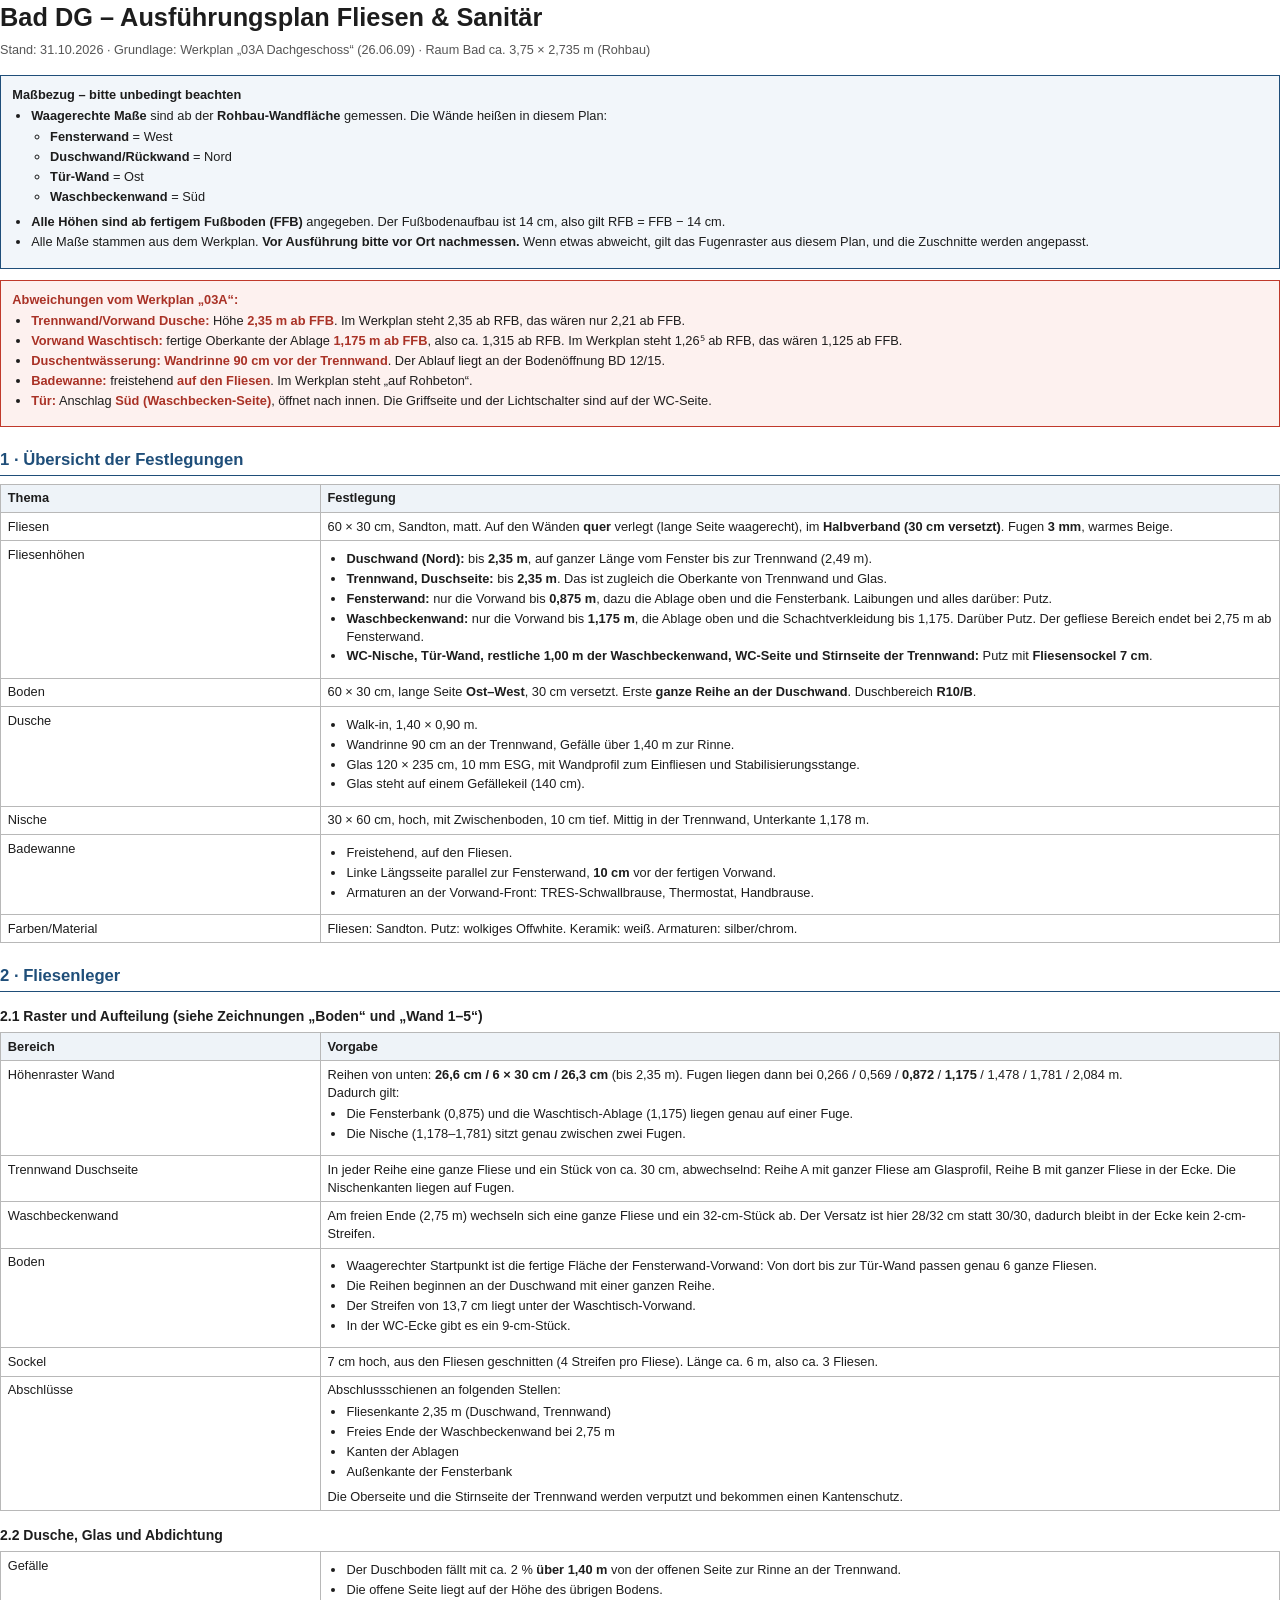
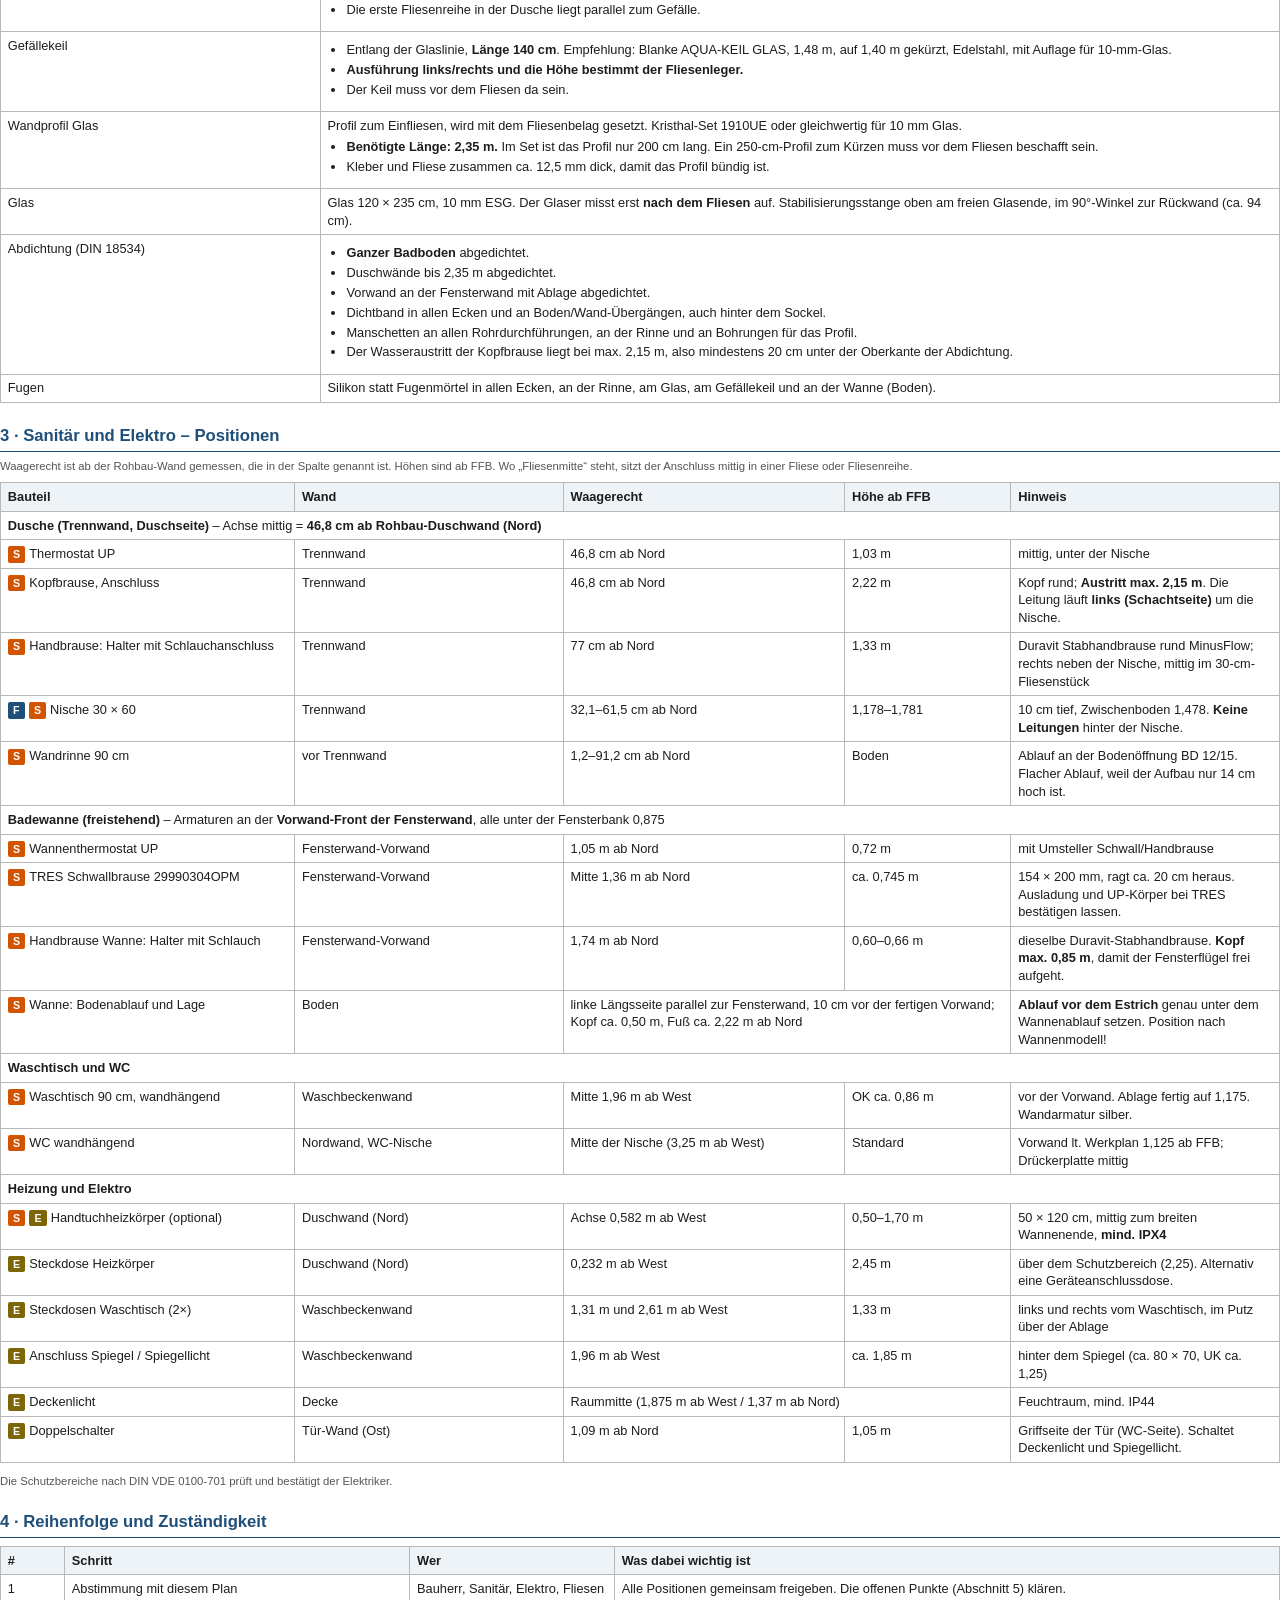
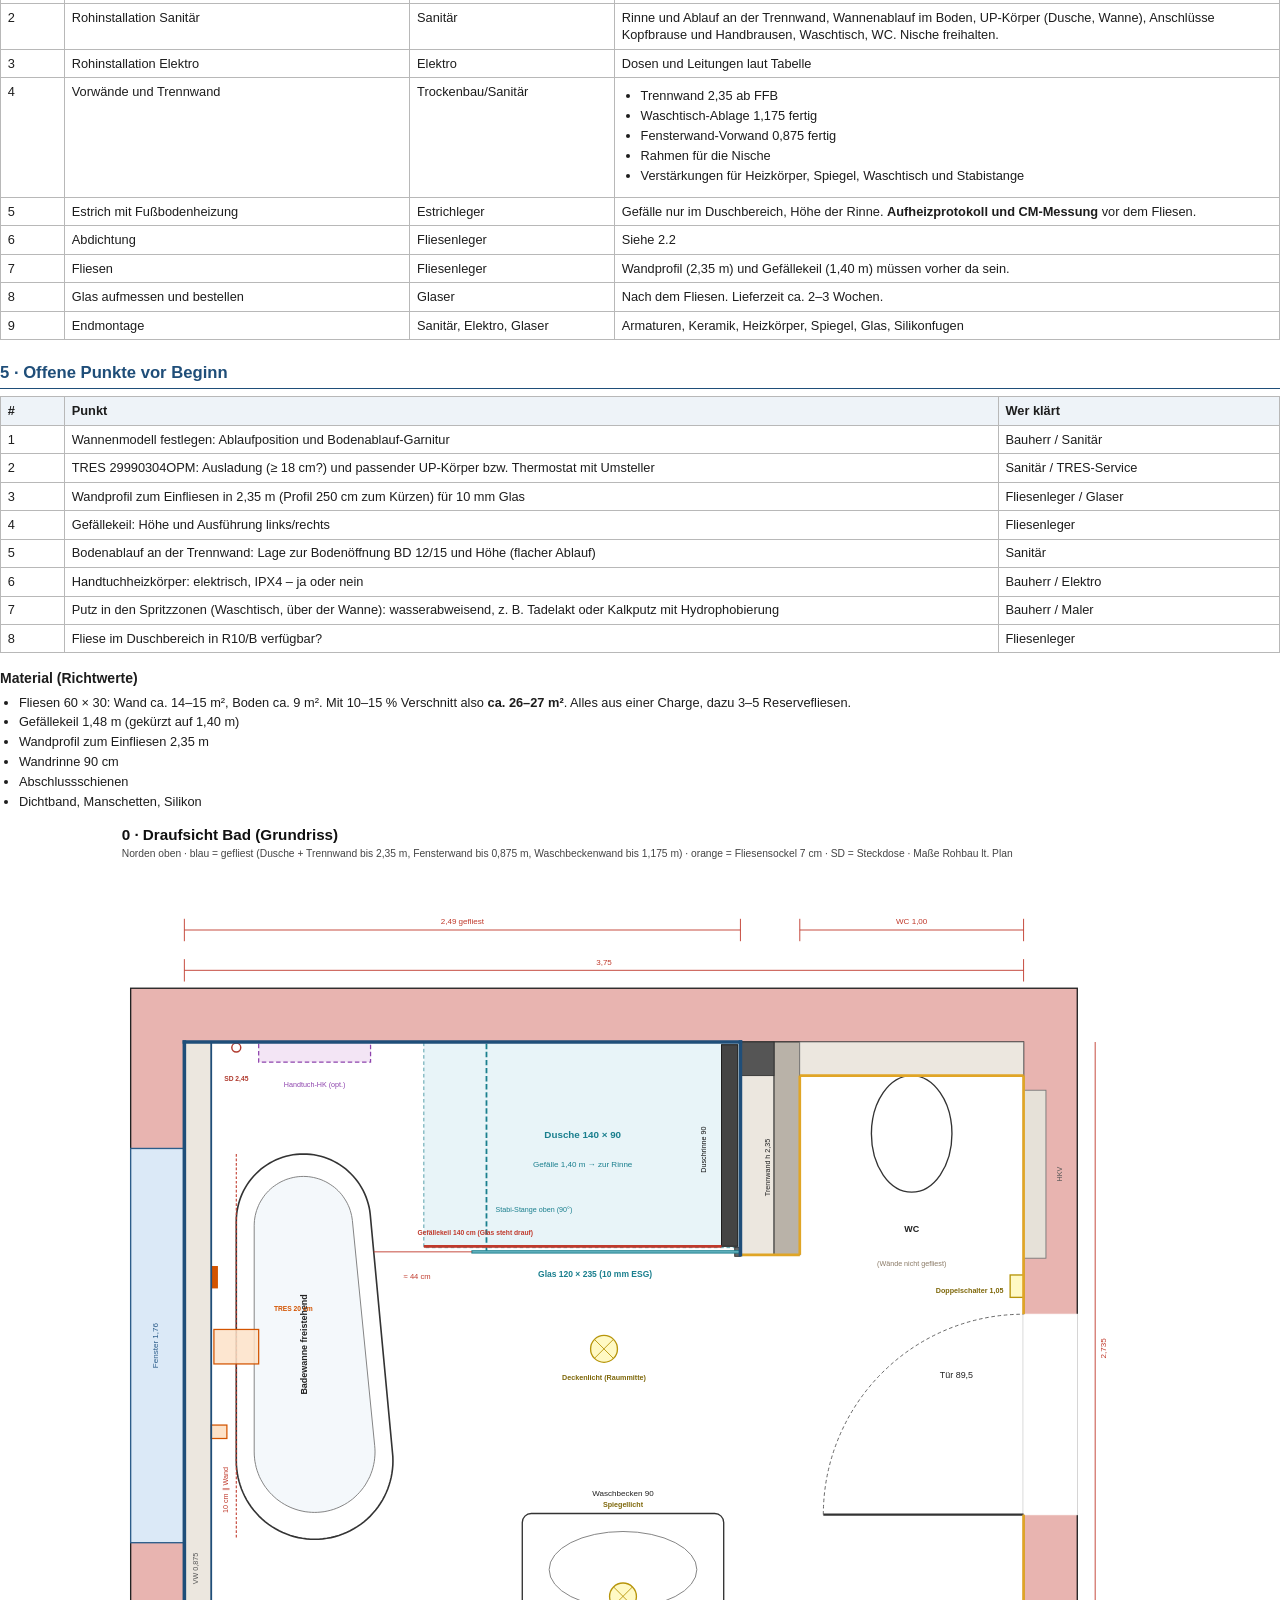
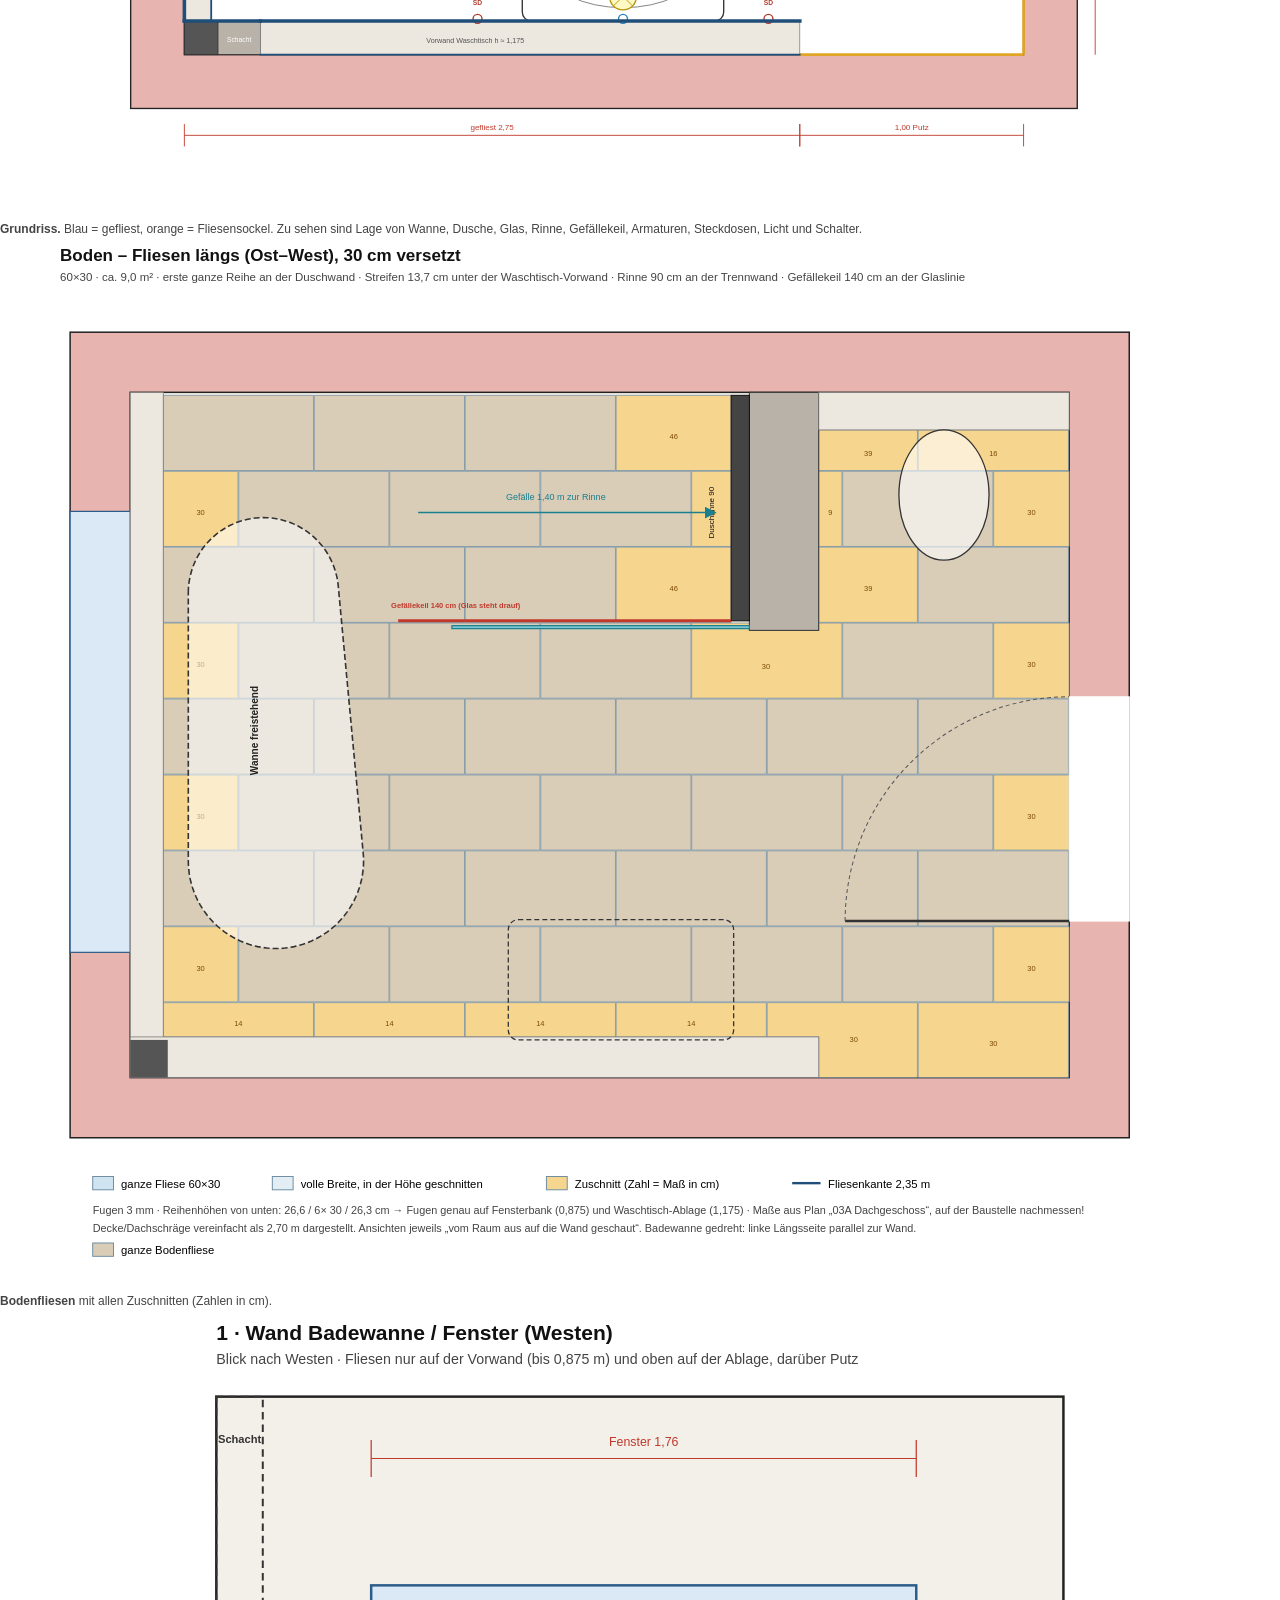
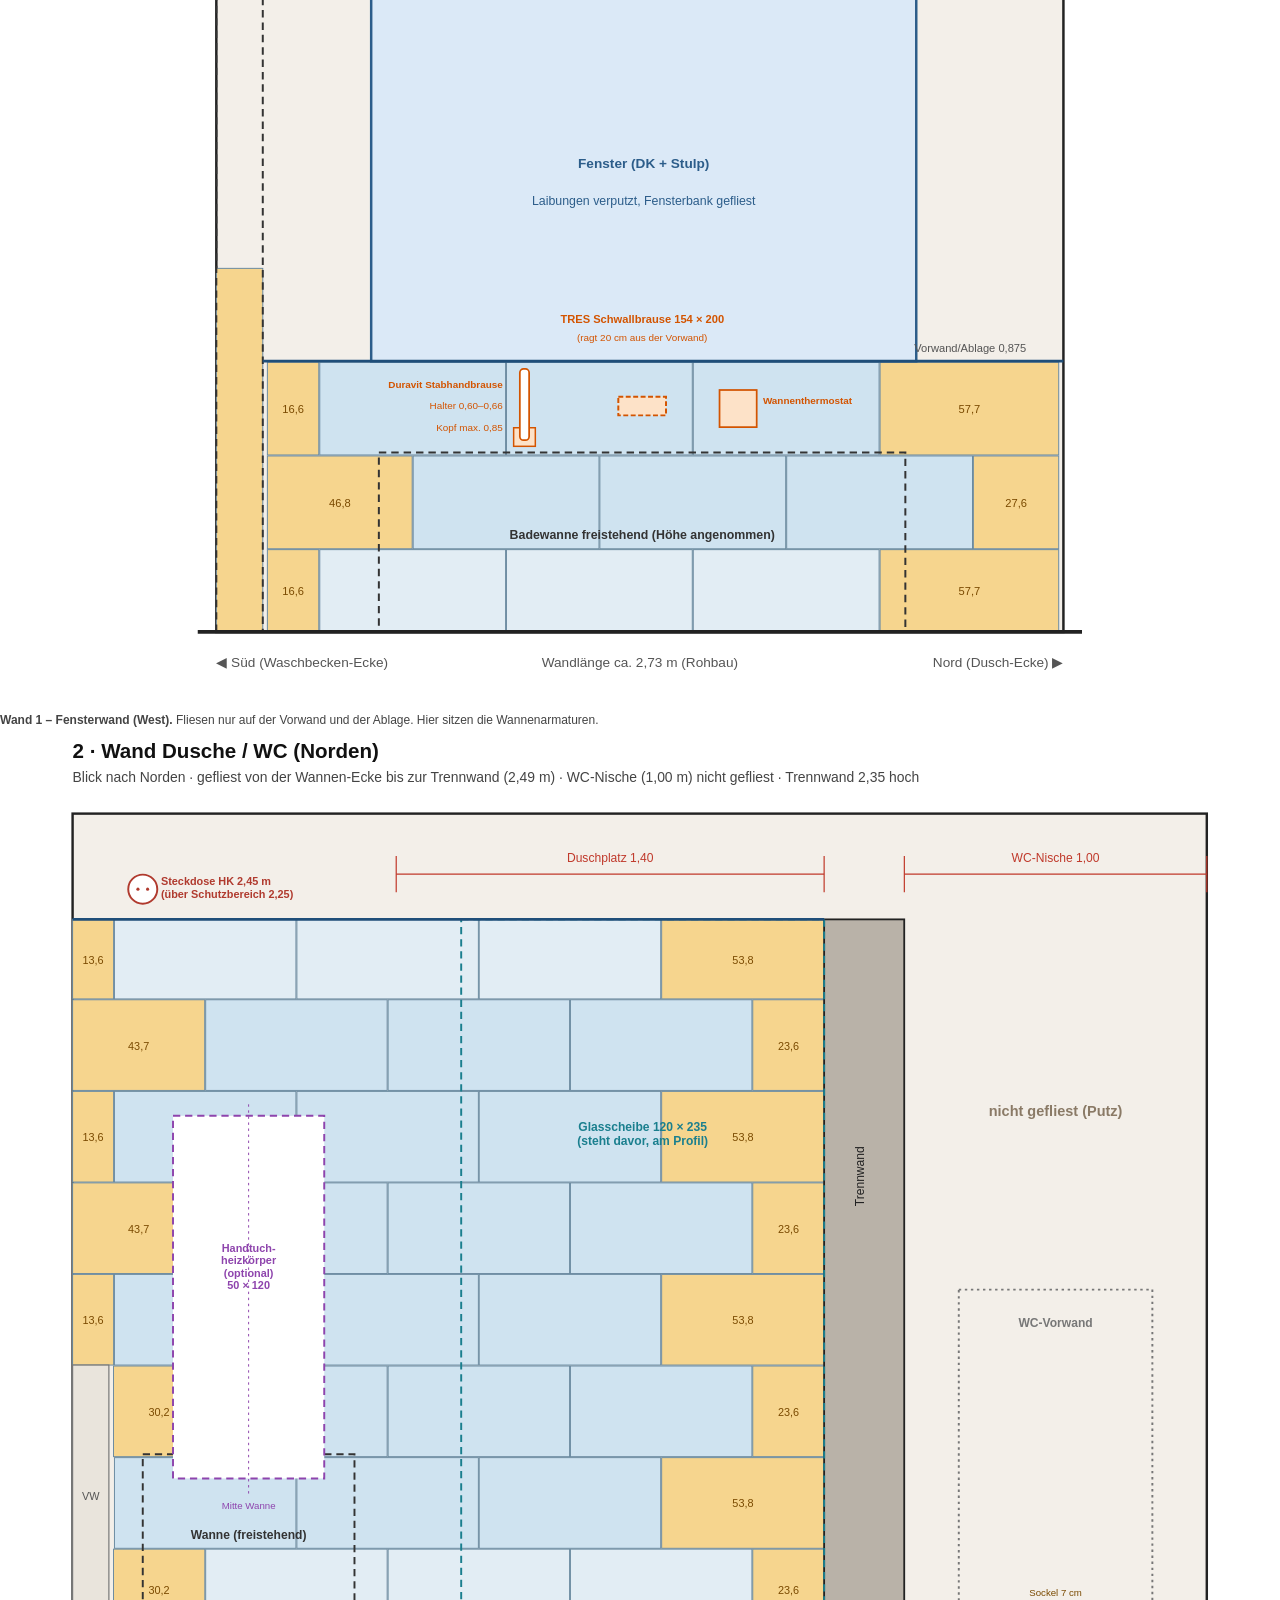
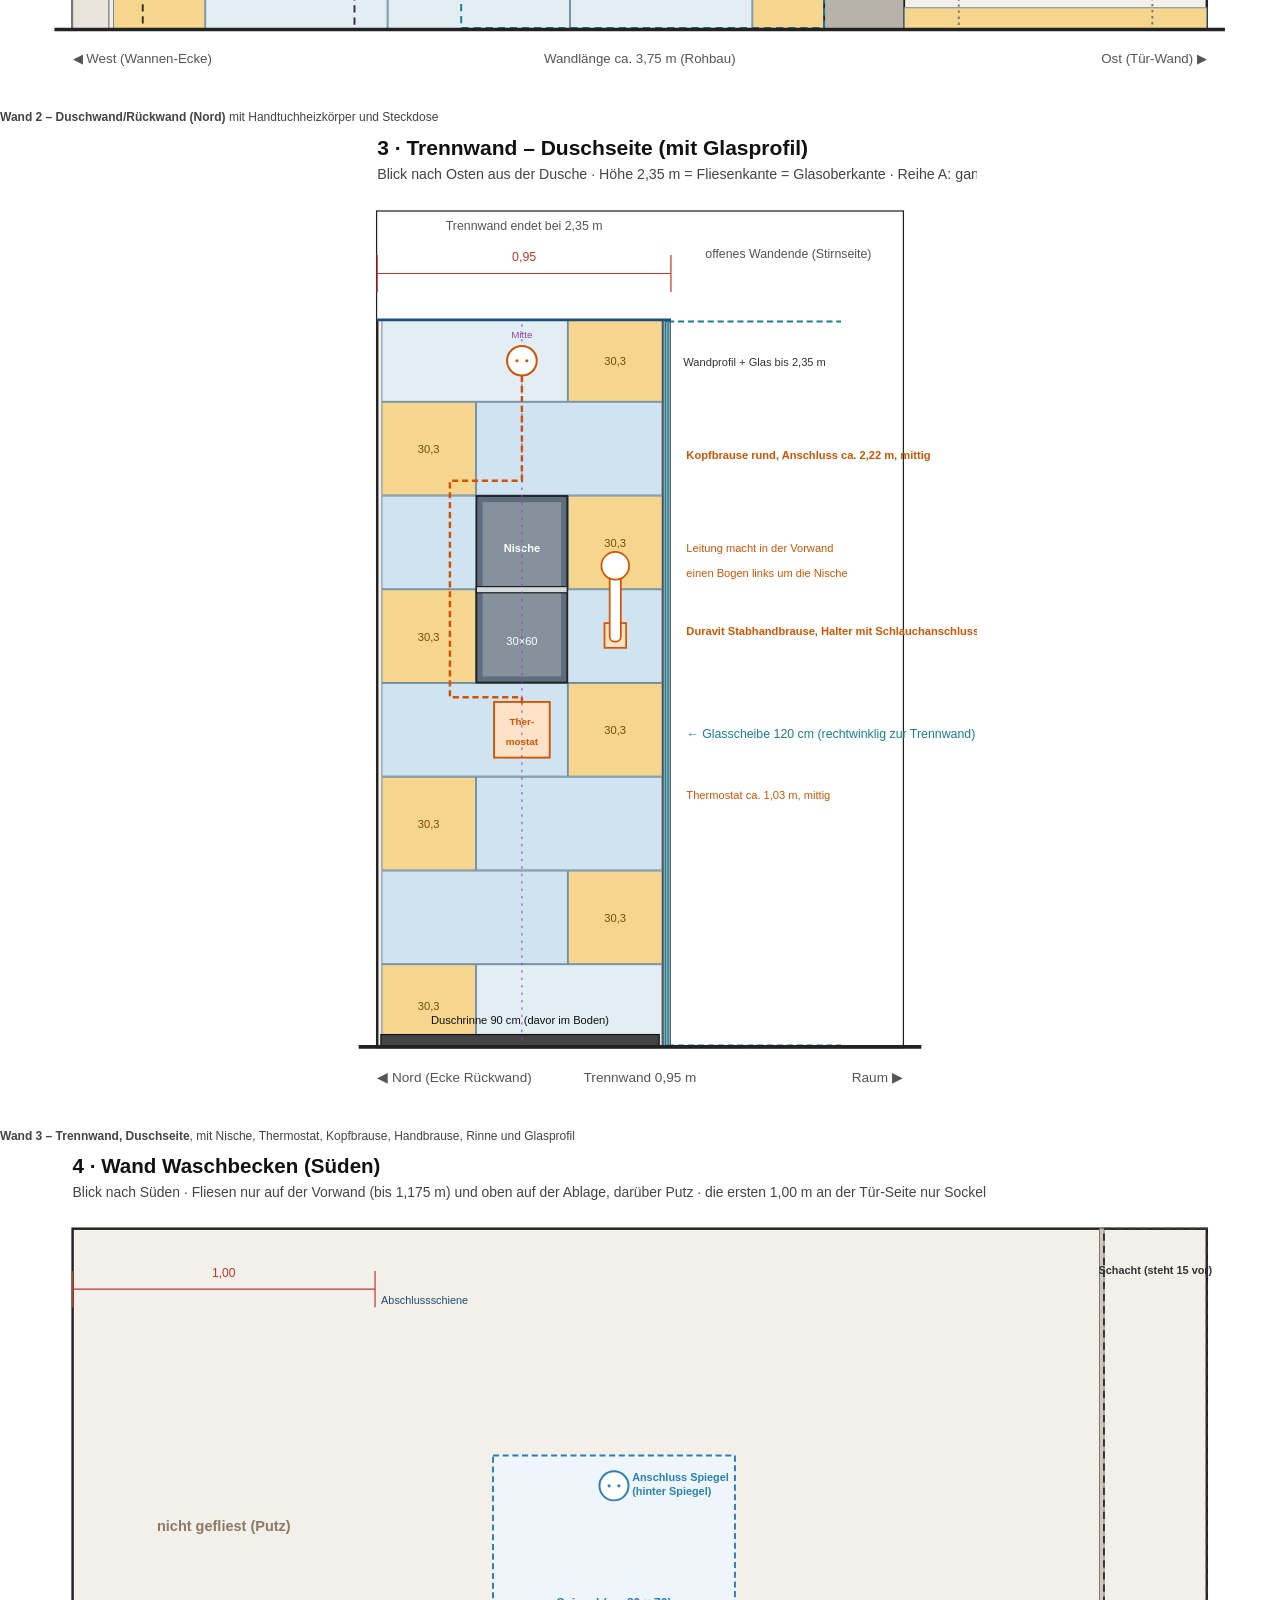
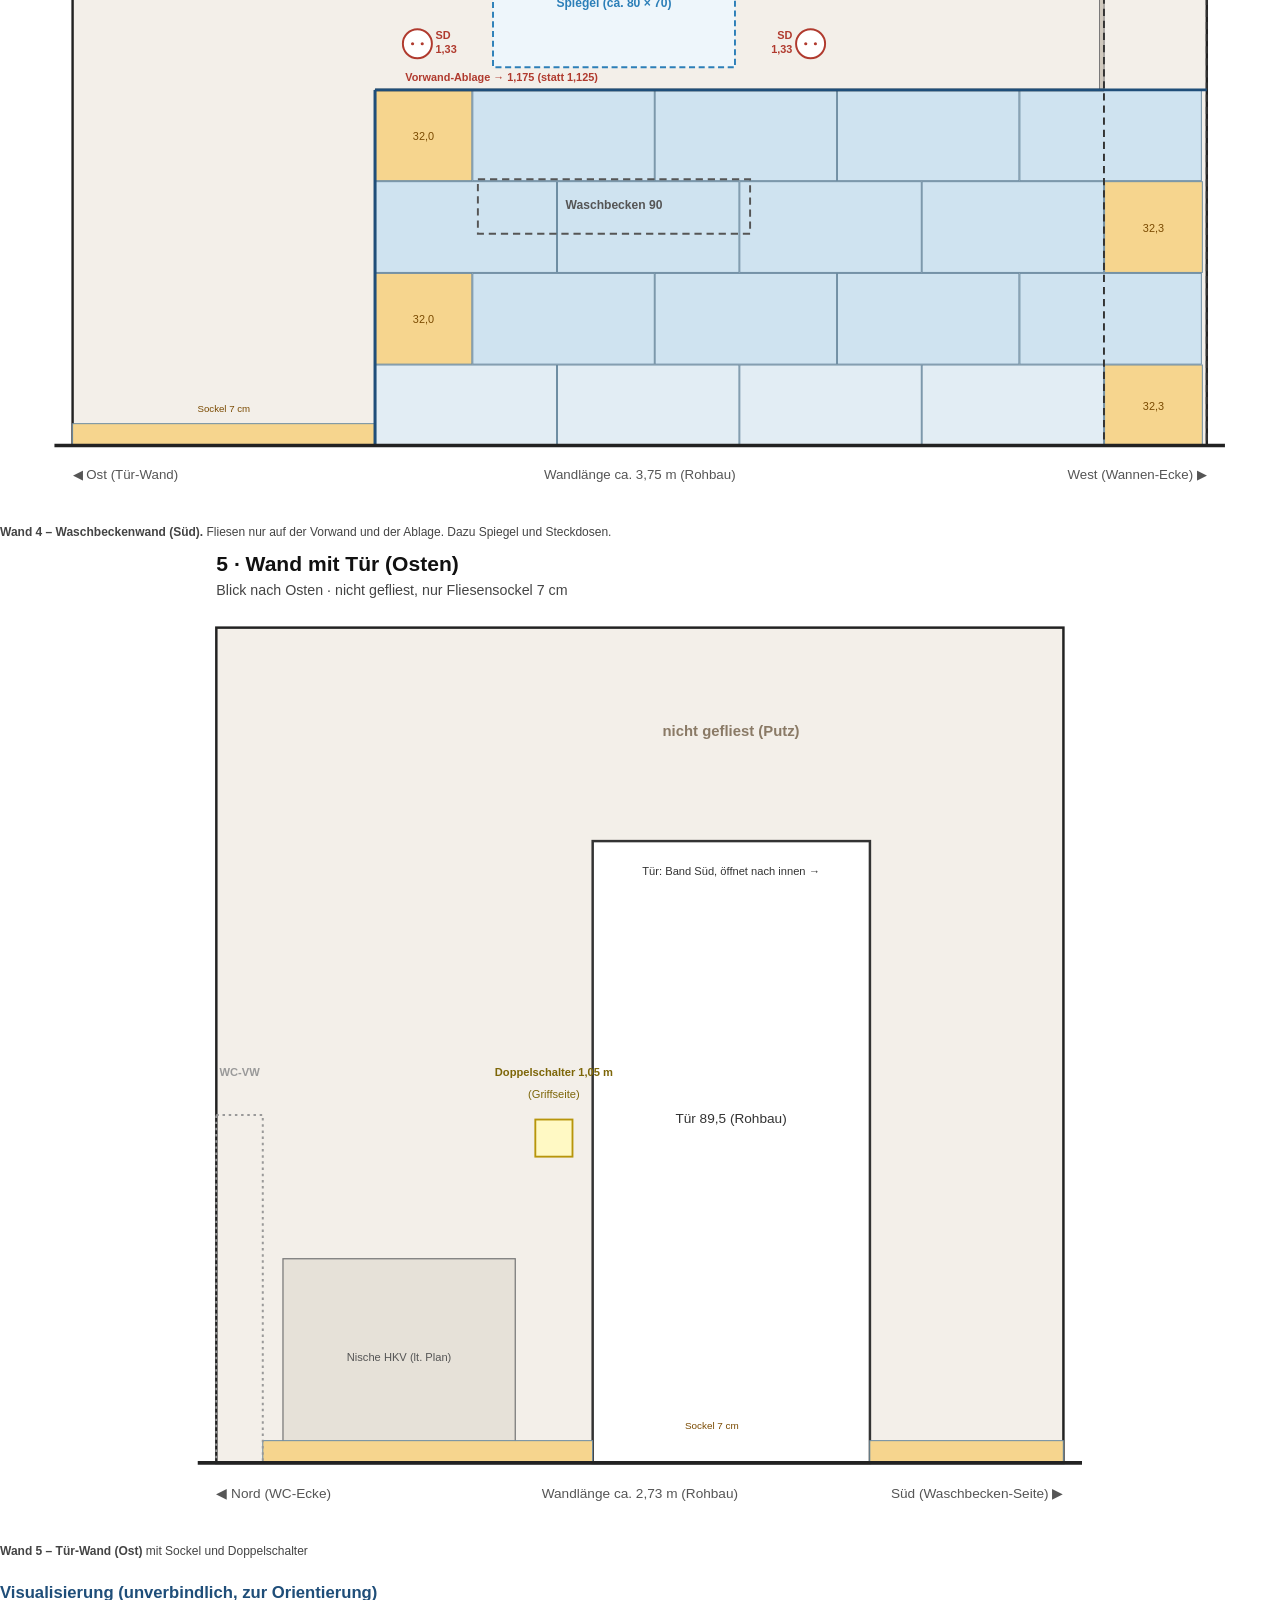
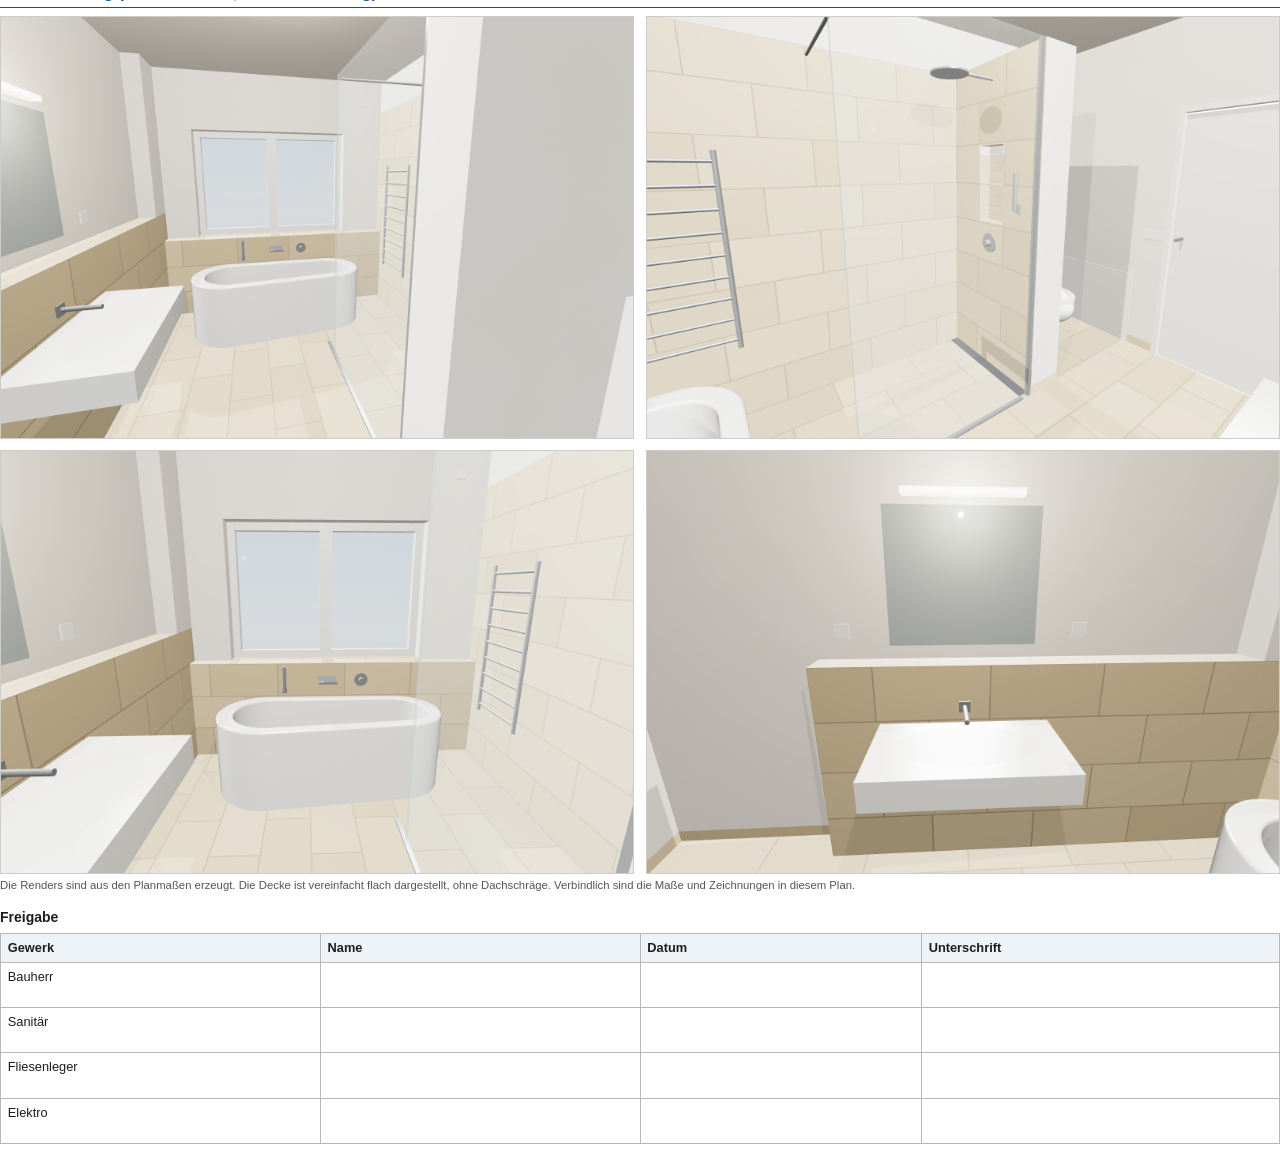
==== bad-fliesenplan/ausfuehrungsplan/ausfuehrungsplan.html @ 27e50e3c "Bad: Ausfuehrungsplan fuer Sanitaer und Fliesenleger (PDF) Co-Authored-By: Claude Opus 5.5 <noreply@" ====
<!DOCTYPE html>
<html lang="de"><head><meta charset="utf-8">
<title>Bad DG – Ausführungsplan Fliesen & Sanitär</title>
<style>
@page { size: A4; margin: 13mm 13mm 14mm 13mm; }
* { box-sizing: border-box; }
body { font-family: Helvetica, Arial, sans-serif; font-size: 9.6pt; color: #1d1d1d; line-height: 1.38; margin: 0; }
h1 { font-size: 19pt; margin: 0 0 2mm; }
h2 { font-size: 12.5pt; margin: 5.5mm 0 2mm; padding-bottom: 1mm; border-bottom: 1.6px solid #1f4e79; color: #1f4e79; }
h3 { font-size: 10.5pt; margin: 4mm 0 1.5mm; }
p { margin: 1mm 0 2mm; }
.sub { color: #555; font-size: 9.5pt; margin-bottom: 4mm; }
table { width: 100%; border-collapse: collapse; margin: 1mm 0 3mm; page-break-inside: auto; }
tr { page-break-inside: avoid; }
th, td { border: 0.6px solid #b8b8b8; padding: 1.3mm 1.8mm; vertical-align: top; text-align: left; }
th { background: #eef3f8; font-weight: bold; }
td.n { white-space: nowrap; }
.box { border: 1.2px solid #c0392b; background: #fdf1ef; padding: 2.5mm 3mm; margin: 2mm 0 3mm; }
.box b { color: #a93226; }
.info { border: 1px solid #1f4e79; background: #f2f6fa; padding: 2.5mm 3mm; margin: 2mm 0 3mm; }
.who { display: inline-block; font-size: 8pt; font-weight: bold; color: #fff; background: #1f4e79; border-radius: 2px; padding: 0.2mm 1.4mm; margin-right: 1mm; }
.who.s { background: #d35400; } .who.e { background: #7d6608; } .who.f { background: #1f4e79; } .who.a { background: #555; }
ul { margin: 1mm 0 2mm 5mm; padding: 0; } li { margin: 0.6mm 0; }
.page { page-break before: always; }
.drawing { page-break-before: always; text-align: center; }
.drawing img { width: 100%; max-height: 262mm; object-fit: contain; }
.drawing .cap { text-align: left; font-size: 9pt; color: #444; margin-top: 2mm; }
.grid { display: grid; grid-template-columns: 1fr 1fr; gap: 3mm; }
.grid img { width: 100%; border: 0.5px solid #ccc; }
.small { font-size: 8.5pt; color: #555; }
.sig td { height: 12mm; }
</style></head><body>

<h1>Bad DG – Ausführungsplan Fliesen &amp; Sanitär</h1>
<div class="sub">Stand: 31.10.2026 · Grundlage: Werkplan „03A Dachgeschoss“ (26.06.09) · Raum Bad ca. 3,75 × 2,735 m (Rohbau)</div>

<div class="info">
<b>Maßbezug – bitte unbedingt beachten</b>
<ul>
<li><b>Waagerechte Maße</b> sind ab der <b>Rohbau-Wandfläche</b> gemessen. Die Wände heißen in diesem Plan:
  <ul>
  <li><b>Fensterwand</b> = West</li>
  <li><b>Duschwand/Rückwand</b> = Nord</li>
  <li><b>Tür-Wand</b> = Ost</li>
  <li><b>Waschbeckenwand</b> = Süd</li>
  </ul></li>
<li><b>Alle Höhen sind ab fertigem Fußboden (FFB)</b> angegeben. Der Fußbodenaufbau ist 14 cm, also gilt RFB = FFB − 14 cm.</li>
<li>Alle Maße stammen aus dem Werkplan. <b>Vor Ausführung bitte vor Ort nachmessen.</b> Wenn etwas abweicht, gilt das Fugenraster aus diesem Plan, und die Zuschnitte werden angepasst.</li>
</ul>
</div>

<div class="box">
<b>Abweichungen vom Werkplan „03A“:</b>
<ul>
<li><b>Trennwand/Vorwand Dusche:</b> Höhe <b>2,35 m ab FFB</b>. Im Werkplan steht 2,35 ab RFB, das wären nur 2,21 ab FFB.</li>
<li><b>Vorwand Waschtisch:</b> fertige Oberkante der Ablage <b>1,175 m ab FFB</b>, also ca. 1,315 ab RFB. Im Werkplan steht 1,26⁵ ab RFB, das wären 1,125 ab FFB.</li>
<li><b>Duschentwässerung:</b> <b>Wandrinne 90 cm vor der Trennwand</b>. Der Ablauf liegt an der Bodenöffnung BD 12/15.</li>
<li><b>Badewanne:</b> freistehend <b>auf den Fliesen</b>. Im Werkplan steht „auf Rohbeton“.</li>
<li><b>Tür:</b> Anschlag <b>Süd (Waschbecken-Seite)</b>, öffnet nach innen. Die Griffseite und der Lichtschalter sind auf der WC-Seite.</li>
</ul>
</div>

<h2>1 · Übersicht der Festlegungen</h2>
<table>
<tr><th style="width:25%">Thema</th><th>Festlegung</th></tr>
<tr><td>Fliesen</td><td>60 × 30 cm, Sandton, matt. Auf den Wänden <b>quer</b> verlegt (lange Seite waagerecht), im <b>Halbverband (30 cm versetzt)</b>. Fugen <b>3 mm</b>, warmes Beige.</td></tr>
<tr><td>Fliesenhöhen</td><td>
<ul>
<li><b>Duschwand (Nord):</b> bis <b>2,35 m</b>, auf ganzer Länge vom Fenster bis zur Trennwand (2,49 m).</li>
<li><b>Trennwand, Duschseite:</b> bis <b>2,35 m</b>. Das ist zugleich die Oberkante von Trennwand und Glas.</li>
<li><b>Fensterwand:</b> nur die Vorwand bis <b>0,875 m</b>, dazu die Ablage oben und die Fensterbank. Laibungen und alles darüber: Putz.</li>
<li><b>Waschbeckenwand:</b> nur die Vorwand bis <b>1,175 m</b>, die Ablage oben und die Schachtverkleidung bis 1,175. Darüber Putz. Der gefliese Bereich endet bei 2,75 m ab Fensterwand.</li>
<li><b>WC-Nische, Tür-Wand, restliche 1,00 m der Waschbeckenwand, WC-Seite und Stirnseite der Trennwand:</b> Putz mit <b>Fliesensockel 7 cm</b>.</li>
</ul></td></tr>
<tr><td>Boden</td><td>60 × 30 cm, lange Seite <b>Ost–West</b>, 30 cm versetzt. Erste <b>ganze Reihe an der Duschwand</b>. Duschbereich <b>R10/B</b>.</td></tr>
<tr><td>Dusche</td><td>
<ul>
<li>Walk-in, 1,40 × 0,90 m.</li>
<li>Wandrinne 90 cm an der Trennwand, Gefälle über 1,40 m zur Rinne.</li>
<li>Glas 120 × 235 cm, 10 mm ESG, mit Wandprofil zum Einfliesen und Stabilisierungsstange.</li>
<li>Glas steht auf einem Gefällekeil (140 cm).</li>
</ul></td></tr>
<tr><td>Nische</td><td>30 × 60 cm, hoch, mit Zwischenboden, 10 cm tief. Mittig in der Trennwand, Unterkante 1,178 m.</td></tr>
<tr><td>Badewanne</td><td>
<ul>
<li>Freistehend, auf den Fliesen.</li>
<li>Linke Längsseite parallel zur Fensterwand, <b>10 cm</b> vor der fertigen Vorwand.</li>
<li>Armaturen an der Vorwand-Front: TRES-Schwallbrause, Thermostat, Handbrause.</li>
</ul></td></tr>
<tr><td>Farben/Material</td><td>Fliesen: Sandton. Putz: wolkiges Offwhite. Keramik: weiß. Armaturen: silber/chrom.</td></tr>
</table>

<h2>2 · Fliesenleger</h2>
<h3>2.1 Raster und Aufteilung (siehe Zeichnungen „Boden“ und „Wand 1–5“)</h3>
<table>
<tr><th style="width:25%">Bereich</th><th>Vorgabe</th></tr>
<tr><td>Höhenraster Wand</td><td>Reihen von unten: <b>26,6 cm / 6 × 30 cm / 26,3 cm</b> (bis 2,35 m). Fugen liegen dann bei 0,266 / 0,569 / <b>0,872</b> / <b>1,175</b> / 1,478 / 1,781 / 2,084 m.<br>
Dadurch gilt:
<ul>
<li>Die Fensterbank (0,875) und die Waschtisch-Ablage (1,175) liegen genau auf einer Fuge.</li>
<li>Die Nische (1,178–1,781) sitzt genau zwischen zwei Fugen.</li>
</ul></td></tr>
<tr><td>Trennwand Duschseite</td><td>In jeder Reihe eine ganze Fliese und ein Stück von ca. 30 cm, abwechselnd: Reihe A mit ganzer Fliese am Glasprofil, Reihe B mit ganzer Fliese in der Ecke. Die Nischenkanten liegen auf Fugen.</td></tr>
<tr><td>Waschbeckenwand</td><td>Am freien Ende (2,75 m) wechseln sich eine ganze Fliese und ein 32-cm-Stück ab. Der Versatz ist hier 28/32 cm statt 30/30, dadurch bleibt in der Ecke kein 2-cm-Streifen.</td></tr>
<tr><td>Boden</td><td>
<ul>
<li>Waagerechter Startpunkt ist die fertige Fläche der Fensterwand-Vorwand: Von dort bis zur Tür-Wand passen genau 6 ganze Fliesen.</li>
<li>Die Reihen beginnen an der Duschwand mit einer ganzen Reihe.</li>
<li>Der Streifen von 13,7 cm liegt unter der Waschtisch-Vorwand.</li>
<li>In der WC-Ecke gibt es ein 9-cm-Stück.</li>
</ul></td></tr>
<tr><td>Sockel</td><td>7 cm hoch, aus den Fliesen geschnitten (4 Streifen pro Fliese). Länge ca. 6 m, also ca. 3 Fliesen.</td></tr>
<tr><td>Abschlüsse</td><td>Abschlussschienen an folgenden Stellen:
<ul>
<li>Fliesenkante 2,35 m (Duschwand, Trennwand)</li>
<li>Freies Ende der Waschbeckenwand bei 2,75 m</li>
<li>Kanten der Ablagen</li>
<li>Außenkante der Fensterbank</li>
</ul>
Die Oberseite und die Stirnseite der Trennwand werden verputzt und bekommen einen Kantenschutz.</td></tr>
</table>

<h3>2.2 Dusche, Glas und Abdichtung</h3>
<table>
<tr><td style="width:25%">Gefälle</td><td>
<ul>
<li>Der Duschboden fällt mit ca. 2 % <b>über 1,40 m</b> von der offenen Seite zur Rinne an der Trennwand.</li>
<li>Die offene Seite liegt auf der Höhe des übrigen Bodens.</li>
<li>Die erste Fliesenreihe in der Dusche liegt parallel zum Gefälle.</li>
</ul></td></tr>
<tr><td>Gefällekeil</td><td>
<ul>
<li>Entlang der Glaslinie, <b>Länge 140 cm</b>. Empfehlung: Blanke AQUA-KEIL GLAS, 1,48 m, auf 1,40 m gekürzt, Edelstahl, mit Auflage für 10-mm-Glas.</li>
<li><b>Ausführung links/rechts und die Höhe bestimmt der Fliesenleger.</b></li>
<li>Der Keil muss vor dem Fliesen da sein.</li>
</ul></td></tr>
<tr><td>Wandprofil Glas</td><td>Profil zum Einfliesen, wird mit dem Fliesenbelag gesetzt. Kristhal-Set 1910UE oder gleichwertig für 10 mm Glas.<br>
<ul>
<li><b>Benötigte Länge: 2,35 m.</b> Im Set ist das Profil nur 200 cm lang. Ein 250-cm-Profil zum Kürzen muss vor dem Fliesen beschafft sein.</li>
<li>Kleber und Fliese zusammen ca. 12,5 mm dick, damit das Profil bündig ist.</li>
</ul></td></tr>
<tr><td>Glas</td><td>Glas 120 × 235 cm, 10 mm ESG. Der Glaser misst erst <b>nach dem Fliesen</b> auf. Stabilisierungsstange oben am freien Glasende, im 90°-Winkel zur Rückwand (ca. 94 cm).</td></tr>
<tr><td>Abdichtung (DIN 18534)</td><td>
<ul>
<li><b>Ganzer Badboden</b> abgedichtet.</li>
<li>Duschwände bis 2,35 m abgedichtet.</li>
<li>Vorwand an der Fensterwand mit Ablage abgedichtet.</li>
<li>Dichtband in allen Ecken und an Boden/Wand-Übergängen, auch hinter dem Sockel.</li>
<li>Manschetten an allen Rohrdurchführungen, an der Rinne und an Bohrungen für das Profil.</li>
<li>Der Wasseraustritt der Kopfbrause liegt bei max. 2,15 m, also mindestens 20 cm unter der Oberkante der Abdichtung.</li>
</ul></td></tr>
<tr><td>Fugen</td><td>Silikon statt Fugenmörtel in allen Ecken, an der Rinne, am Glas, am Gefällekeil und an der Wanne (Boden).</td></tr>
</table>

<h2>3 · Sanitär und Elektro – Positionen</h2>
<p class="small">Waagerecht ist ab der Rohbau-Wand gemessen, die in der Spalte genannt ist. Höhen sind ab FFB. Wo „Fliesenmitte“ steht, sitzt der Anschluss mittig in einer Fliese oder Fliesenreihe.</p>
<table>
<tr><th style="width:23%">Bauteil</th><th style="width:21%">Wand</th><th style="width:22%">Waagerecht</th><th style="width:13%">Höhe ab FFB</th><th>Hinweis</th></tr>
<tr><td colspan="5"><b>Dusche (Trennwand, Duschseite)</b> – Achse mittig = <b>46,8 cm ab Rohbau-Duschwand (Nord)</b></td></tr>
<tr><td><span class="who s">S</span>Thermostat UP</td><td>Trennwand</td><td class="n">46,8 cm ab Nord</td><td class="n">1,03 m</td><td>mittig, unter der Nische</td></tr>
<tr><td><span class="who s">S</span>Kopfbrause, Anschluss</td><td>Trennwand</td><td class="n">46,8 cm ab Nord</td><td class="n">2,22 m</td><td>Kopf rund; <b>Austritt max. 2,15 m</b>. Die Leitung läuft <b>links (Schachtseite)</b> um die Nische.</td></tr>
<tr><td><span class="who s">S</span>Handbrause: Halter mit Schlauchanschluss</td><td>Trennwand</td><td class="n">77 cm ab Nord</td><td class="n">1,33 m</td><td>Duravit Stabhandbrause rund MinusFlow; rechts neben der Nische, mittig im 30-cm-Fliesenstück</td></tr>
<tr><td><span class="who f">F</span><span class="who s">S</span>Nische 30 × 60</td><td>Trennwand</td><td class="n">32,1–61,5 cm ab Nord</td><td class="n">1,178–1,781</td><td>10 cm tief, Zwischenboden 1,478. <b>Keine Leitungen</b> hinter der Nische.</td></tr>
<tr><td><span class="who s">S</span>Wandrinne 90 cm</td><td>vor Trennwand</td><td class="n">1,2–91,2 cm ab Nord</td><td>Boden</td><td>Ablauf an der Bodenöffnung BD 12/15. Flacher Ablauf, weil der Aufbau nur 14 cm hoch ist.</td></tr>
<tr><td colspan="5"><b>Badewanne (freistehend)</b> – Armaturen an der <b>Vorwand-Front der Fensterwand</b>, alle unter der Fensterbank 0,875</td></tr>
<tr><td><span class="who s">S</span>Wannenthermostat UP</td><td>Fensterwand-Vorwand</td><td class="n">1,05 m ab Nord</td><td class="n">0,72 m</td><td>mit Umsteller Schwall/Handbrause</td></tr>
<tr><td><span class="who s">S</span>TRES Schwallbrause 29990304OPM</td><td>Fensterwand-Vorwand</td><td class="n">Mitte 1,36 m ab Nord</td><td class="n">ca. 0,745 m</td><td>154 × 200 mm, ragt ca. 20 cm heraus. Ausladung und UP-Körper bei TRES bestätigen lassen.</td></tr>
<tr><td><span class="who s">S</span>Handbrause Wanne: Halter mit Schlauch</td><td>Fensterwand-Vorwand</td><td class="n">1,74 m ab Nord</td><td class="n">0,60–0,66 m</td><td>dieselbe Duravit-Stabhandbrause. <b>Kopf max. 0,85 m</b>, damit der Fensterflügel frei aufgeht.</td></tr>
<tr><td><span class="who s">S</span>Wanne: Bodenablauf und Lage</td><td>Boden</td><td colspan="2">linke Längsseite parallel zur Fensterwand, 10 cm vor der fertigen Vorwand; Kopf ca. 0,50 m, Fuß ca. 2,22 m ab Nord</td><td><b>Ablauf vor dem Estrich</b> genau unter dem Wannenablauf setzen. Position nach Wannenmodell!</td></tr>
<tr><td colspan="5"><b>Waschtisch und WC</b></td></tr>
<tr><td><span class="who s">S</span>Waschtisch 90 cm, wandhängend</td><td>Waschbeckenwand</td><td class="n">Mitte 1,96 m ab West</td><td class="n">OK ca. 0,86 m</td><td>vor der Vorwand. Ablage fertig auf 1,175. Wandarmatur silber.</td></tr>
<tr><td><span class="who s">S</span>WC wandhängend</td><td>Nordwand, WC-Nische</td><td class="n">Mitte der Nische (3,25 m ab West)</td><td>Standard</td><td>Vorwand lt. Werkplan 1,125 ab FFB; Drückerplatte mittig</td></tr>
<tr><td colspan="5"><b>Heizung und Elektro</b></td></tr>
<tr><td><span class="who s">S</span><span class="who e">E</span>Handtuchheizkörper (optional)</td><td>Duschwand (Nord)</td><td class="n">Achse 0,582 m ab West</td><td class="n">0,50–1,70 m</td><td>50 × 120 cm, mittig zum breiten Wannenende, <b>mind. IPX4</b></td></tr>
<tr><td><span class="who e">E</span>Steckdose Heizkörper</td><td>Duschwand (Nord)</td><td class="n">0,232 m ab West</td><td class="n">2,45 m</td><td>über dem Schutzbereich (2,25). Alternativ eine Geräteanschlussdose.</td></tr>
<tr><td><span class="who e">E</span>Steckdosen Waschtisch (2×)</td><td>Waschbeckenwand</td><td class="n">1,31 m und 2,61 m ab West</td><td class="n">1,33 m</td><td>links und rechts vom Waschtisch, im Putz über der Ablage</td></tr>
<tr><td><span class="who e">E</span>Anschluss Spiegel / Spiegellicht</td><td>Waschbeckenwand</td><td class="n">1,96 m ab West</td><td class="n">ca. 1,85 m</td><td>hinter dem Spiegel (ca. 80 × 70, UK ca. 1,25)</td></tr>
<tr><td><span class="who e">E</span>Deckenlicht</td><td>Decke</td><td colspan="2">Raummitte (1,875 m ab West / 1,37 m ab Nord)</td><td>Feuchtraum, mind. IP44</td></tr>
<tr><td><span class="who e">E</span>Doppelschalter</td><td>Tür-Wand (Ost)</td><td class="n">1,09 m ab Nord</td><td class="n">1,05 m</td><td>Griffseite der Tür (WC-Seite). Schaltet Deckenlicht und Spiegellicht.</td></tr>
</table>
<p class="small">Die Schutzbereiche nach DIN VDE 0100-701 prüft und bestätigt der Elektriker.</p>

<h2>4 · Reihenfolge und Zuständigkeit</h2>
<table>
<tr><th style="width:5%">#</th><th style="width:27%">Schritt</th><th style="width:16%">Wer</th><th>Was dabei wichtig ist</th></tr>
<tr><td>1</td><td>Abstimmung mit diesem Plan</td><td>Bauherr, Sanitär, Elektro, Fliesen</td><td>Alle Positionen gemeinsam freigeben. Die offenen Punkte (Abschnitt 5) klären.</td></tr>
<tr><td>2</td><td>Rohinstallation Sanitär</td><td>Sanitär</td><td>Rinne und Ablauf an der Trennwand, Wannenablauf im Boden, UP-Körper (Dusche, Wanne), Anschlüsse Kopfbrause und Handbrausen, Waschtisch, WC. Nische freihalten.</td></tr>
<tr><td>3</td><td>Rohinstallation Elektro</td><td>Elektro</td><td>Dosen und Leitungen laut Tabelle</td></tr>
<tr><td>4</td><td>Vorwände und Trennwand</td><td>Trockenbau/Sanitär</td><td>
<ul>
<li>Trennwand 2,35 ab FFB</li>
<li>Waschtisch-Ablage 1,175 fertig</li>
<li>Fensterwand-Vorwand 0,875 fertig</li>
<li>Rahmen für die Nische</li>
<li>Verstärkungen für Heizkörper, Spiegel, Waschtisch und Stabistange</li>
</ul></td></tr>
<tr><td>5</td><td>Estrich mit Fußbodenheizung</td><td>Estrichleger</td><td>Gefälle nur im Duschbereich, Höhe der Rinne. <b>Aufheizprotokoll und CM-Messung</b> vor dem Fliesen.</td></tr>
<tr><td>6</td><td>Abdichtung</td><td>Fliesenleger</td><td>Siehe 2.2</td></tr>
<tr><td>7</td><td>Fliesen</td><td>Fliesenleger</td><td>Wandprofil (2,35 m) und Gefällekeil (1,40 m) müssen vorher da sein.</td></tr>
<tr><td>8</td><td>Glas aufmessen und bestellen</td><td>Glaser</td><td>Nach dem Fliesen. Lieferzeit ca. 2–3 Wochen.</td></tr>
<tr><td>9</td><td>Endmontage</td><td>Sanitär, Elektro, Glaser</td><td>Armaturen, Keramik, Heizkörper, Spiegel, Glas, Silikonfugen</td></tr>
</table>

<h2>5 · Offene Punkte vor Beginn</h2>
<table>
<tr><th style="width:5%">#</th><th>Punkt</th><th style="width:22%">Wer klärt</th></tr>
<tr><td>1</td><td>Wannenmodell festlegen: Ablaufposition und Bodenablauf-Garnitur</td><td>Bauherr / Sanitär</td></tr>
<tr><td>2</td><td>TRES 29990304OPM: Ausladung (≥ 18 cm?) und passender UP-Körper bzw. Thermostat mit Umsteller</td><td>Sanitär / TRES-Service</td></tr>
<tr><td>3</td><td>Wandprofil zum Einfliesen in 2,35 m (Profil 250 cm zum Kürzen) für 10 mm Glas</td><td>Fliesenleger / Glaser</td></tr>
<tr><td>4</td><td>Gefällekeil: Höhe und Ausführung links/rechts</td><td>Fliesenleger</td></tr>
<tr><td>5</td><td>Bodenablauf an der Trennwand: Lage zur Bodenöffnung BD 12/15 und Höhe (flacher Ablauf)</td><td>Sanitär</td></tr>
<tr><td>6</td><td>Handtuchheizkörper: elektrisch, IPX4 – ja oder nein</td><td>Bauherr / Elektro</td></tr>
<tr><td>7</td><td>Putz in den Spritzzonen (Waschtisch, über der Wanne): wasserabweisend, z. B. Tadelakt oder Kalkputz mit Hydrophobierung</td><td>Bauherr / Maler</td></tr>
<tr><td>8</td><td>Fliese im Duschbereich in R10/B verfügbar?</td><td>Fliesenleger</td></tr>
</table>

<h3>Material (Richtwerte)</h3>
<ul>
<li>Fliesen 60 × 30: Wand ca. 14–15 m², Boden ca. 9 m². Mit 10–15 % Verschnitt also <b>ca. 26–27 m²</b>. Alles aus einer Charge, dazu 3–5 Reservefliesen.</li>
<li>Gefällekeil 1,48 m (gekürzt auf 1,40 m)</li>
<li>Wandprofil zum Einfliesen 2,35 m</li>
<li>Wandrinne 90 cm</li>
<li>Abschlussschienen</li>
<li>Dichtband, Manschetten, Silikon</li>
</ul>

<div class="drawing"><img src="zeichnungen/00-grundriss.svg"><div class="cap"><b>Grundriss.</b> Blau = gefliest, orange = Fliesensockel. Zu sehen sind Lage von Wanne, Dusche, Glas, Rinne, Gefällekeil, Armaturen, Steckdosen, Licht und Schalter.</div></div>
<div class="drawing"><img src="zeichnungen/01-boden.svg"><img src="zeichnungen/99-legende.svg" style="max-height:30mm"><div class="cap"><b>Bodenfliesen</b> mit allen Zuschnitten (Zahlen in cm).</div></div>
<div class="drawing"><img src="zeichnungen/02-wand1-fenster.svg"><div class="cap"><b>Wand 1 – Fensterwand (West).</b> Fliesen nur auf der Vorwand und der Ablage. Hier sitzen die Wannenarmaturen.</div></div>
<div class="drawing"><img src="zeichnungen/03-wand2-dusche.svg"><div class="cap"><b>Wand 2 – Duschwand/Rückwand (Nord)</b> mit Handtuchheizkörper und Steckdose</div></div>
<div class="drawing"><img src="zeichnungen/04-wand3-trennwand.svg"><div class="cap"><b>Wand 3 – Trennwand, Duschseite</b>, mit Nische, Thermostat, Kopfbrause, Handbrause, Rinne und Glasprofil</div></div>
<div class="drawing"><img src="zeichnungen/05-wand4-waschbecken.svg"><div class="cap"><b>Wand 4 – Waschbeckenwand (Süd).</b> Fliesen nur auf der Vorwand und der Ablage. Dazu Spiegel und Steckdosen.</div></div>
<div class="drawing"><img src="zeichnungen/06-wand5-tuer.svg"><div class="cap"><b>Wand 5 – Tür-Wand (Ost)</b> mit Sockel und Doppelschalter</div></div>

<div class="drawing" style="text-align:left">
<h2>Visualisierung (unverbindlich, zur Orientierung)</h2>
<div class="grid">
<img src="../visualisierung/varianten/variante1-eingang.png">
<img src="../visualisierung/varianten/variante1-dusche.png">
<img src="../visualisierung/varianten/variante1-wanne.png">
<img src="../visualisierung/varianten/variante1-waschbecken.png">
</div>
<p class="small">Die Renders sind aus den Planmaßen erzeugt. Die Decke ist vereinfacht flach dargestellt, ohne Dachschräge. Verbindlich sind die Maße und Zeichnungen in diesem Plan.</p>
<h3>Freigabe</h3>
<table class="sig">
<tr><th style="width:25%">Gewerk</th><th>Name</th><th style="width:22%">Datum</th><th style="width:28%">Unterschrift</th></tr>
<tr><td>Bauherr</td><td></td><td></td><td></td></tr>
<tr><td>Sanitär</td><td></td><td></td><td></td></tr>
<tr><td>Fliesenleger</td><td></td><td></td><td></td></tr>
<tr><td>Elektro</td><td></td><td></td><td></td></tr>
</table>
</div>
</body></html>
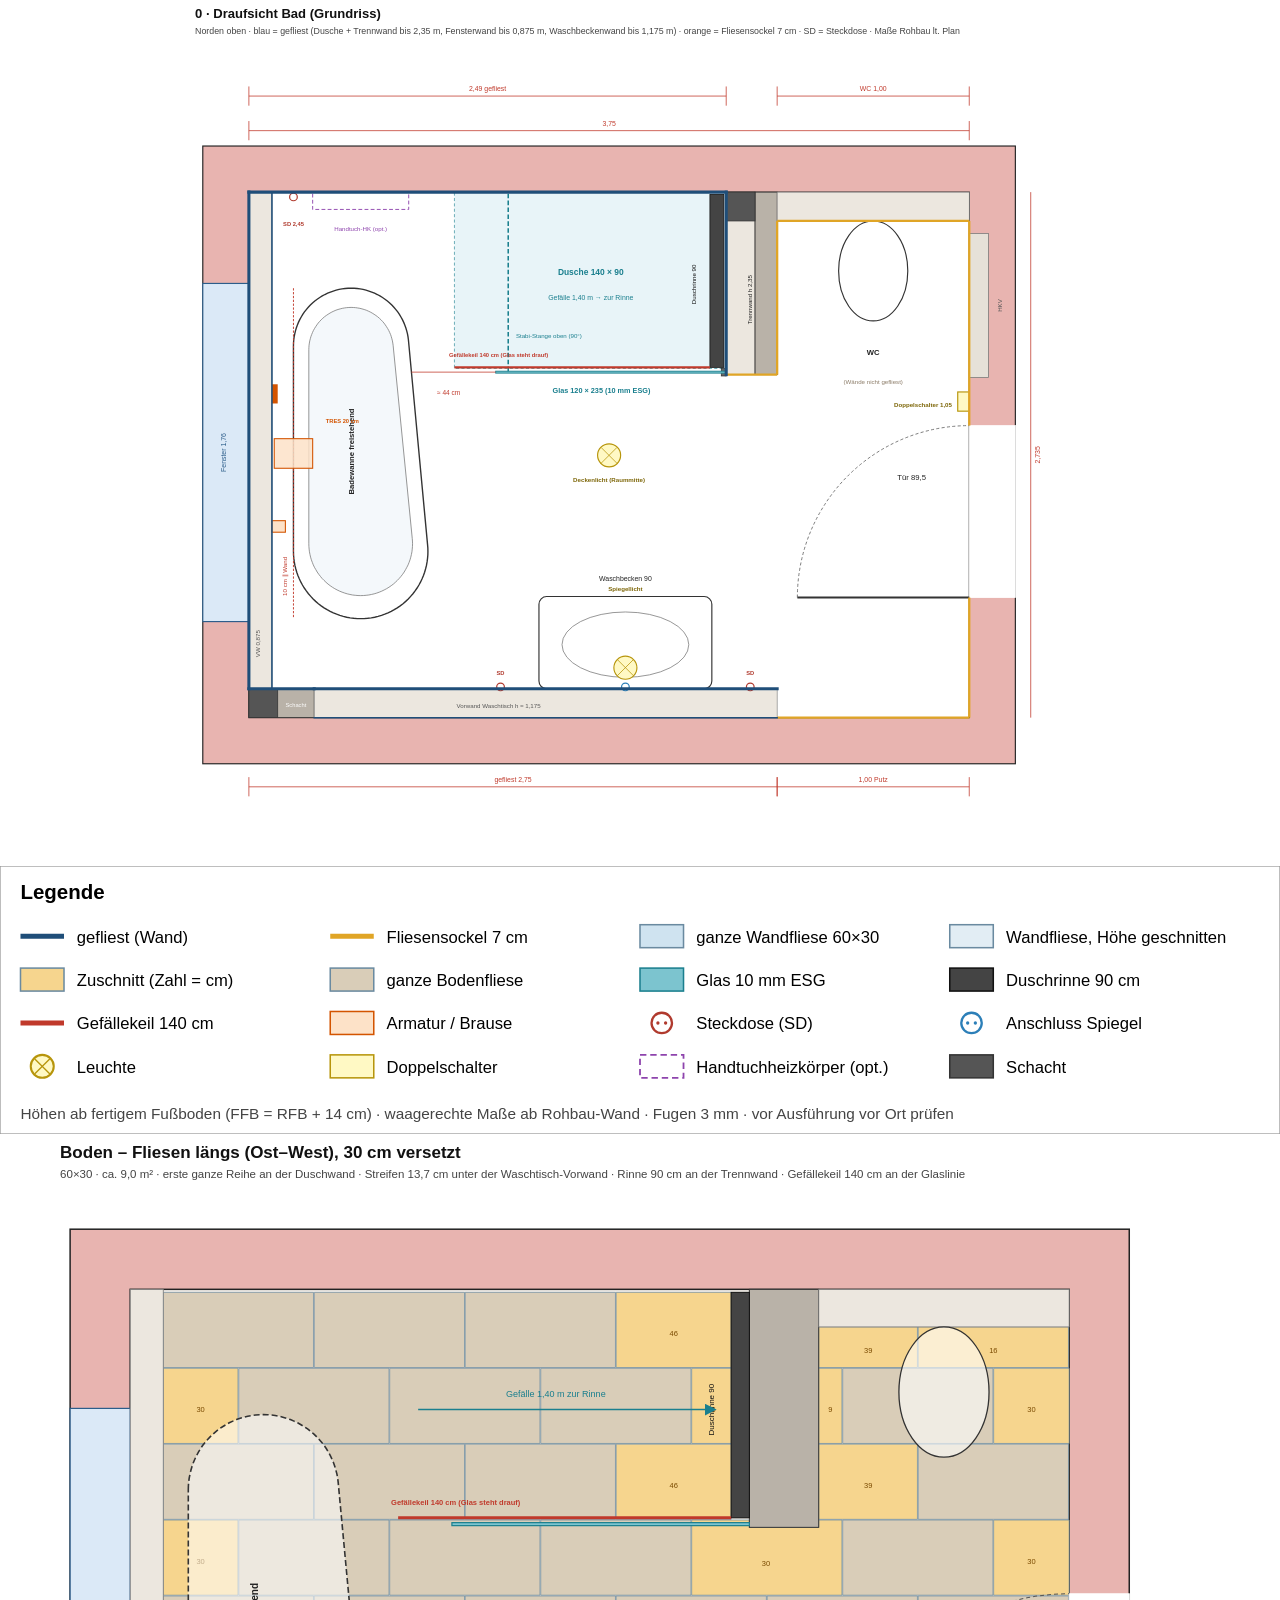
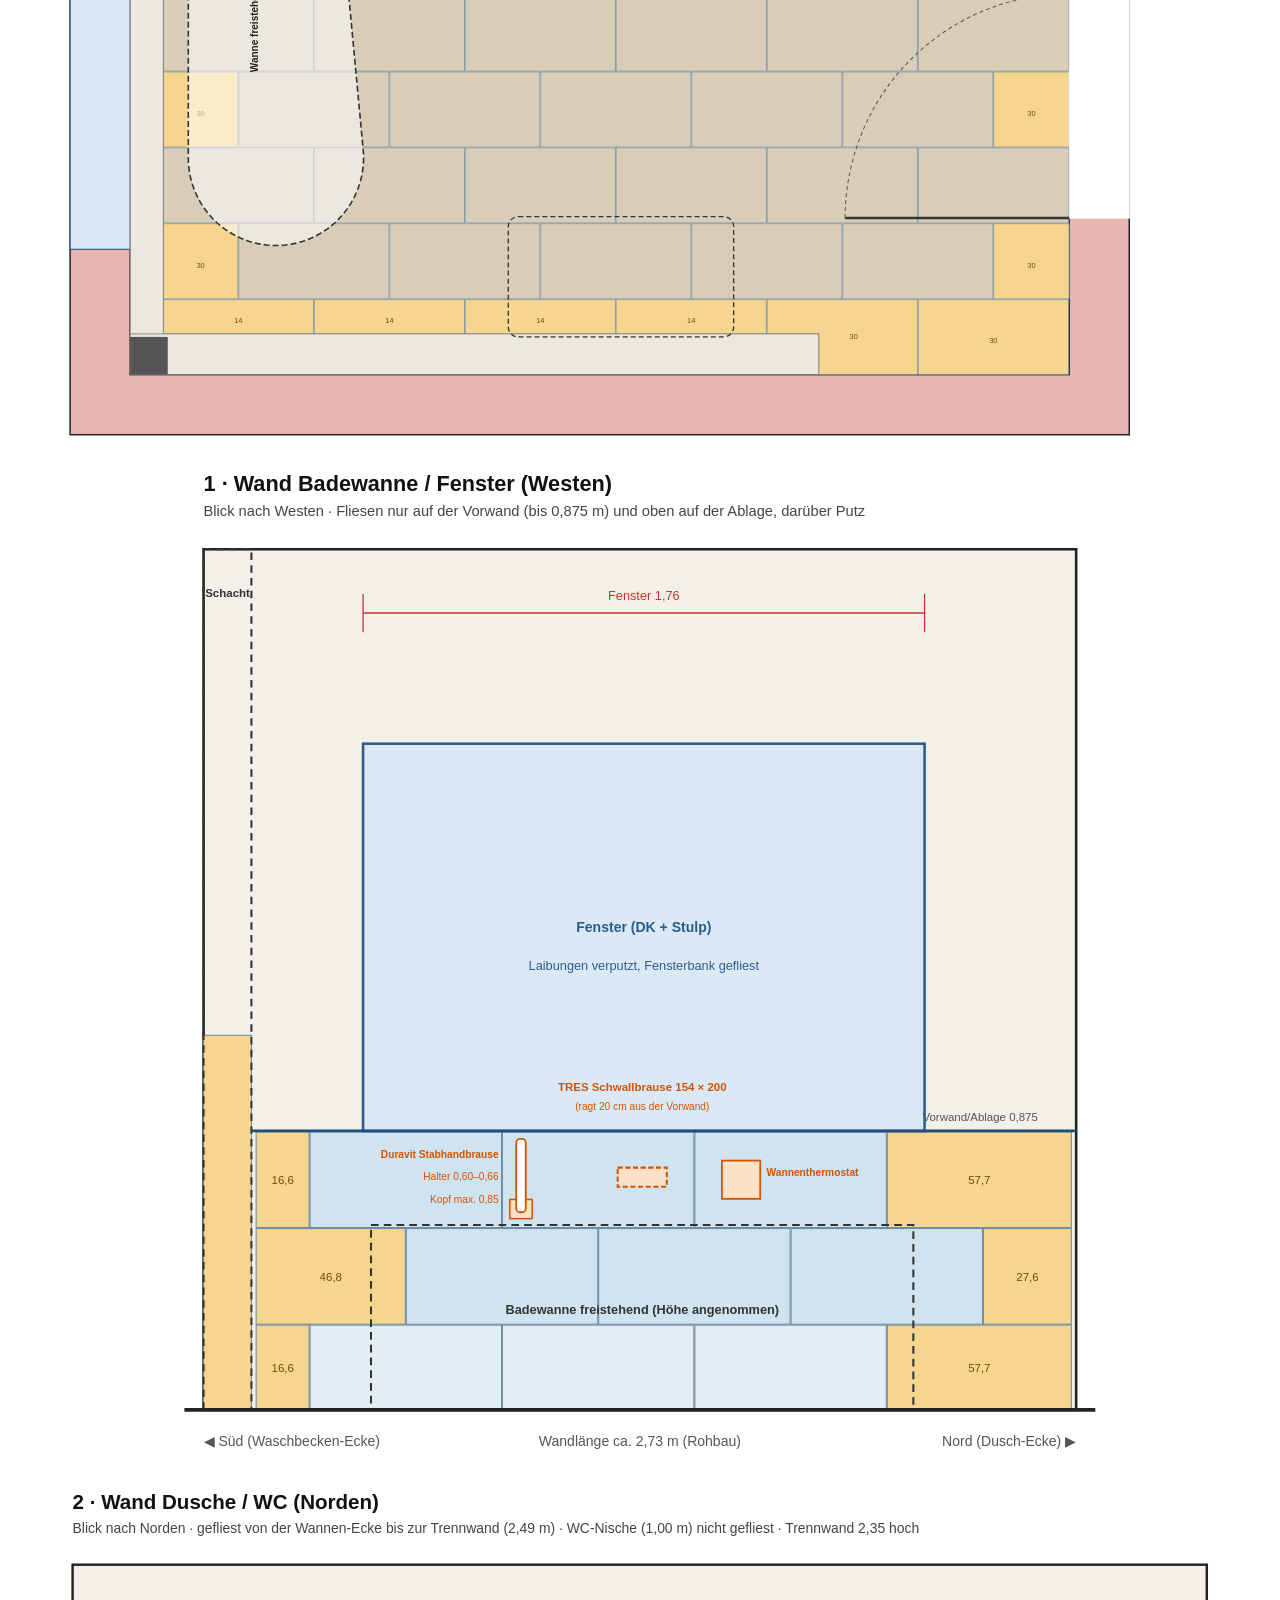
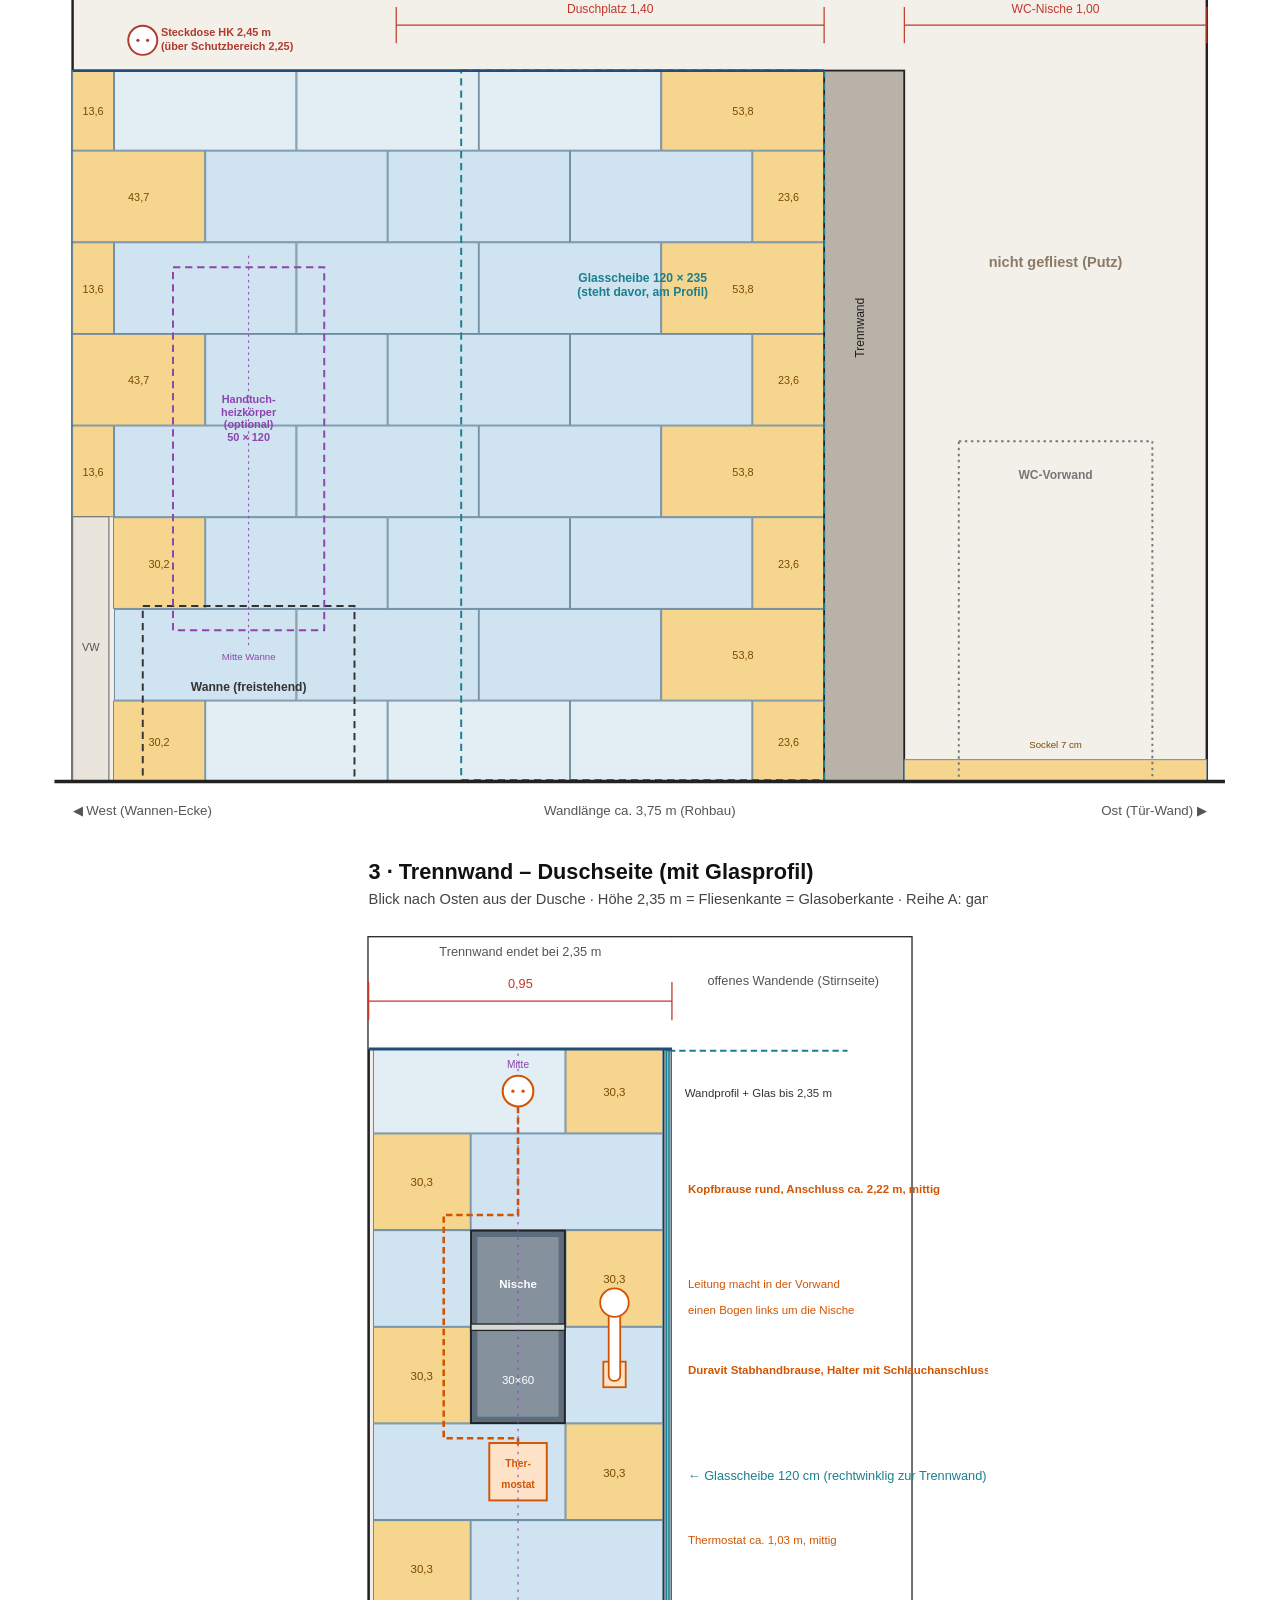
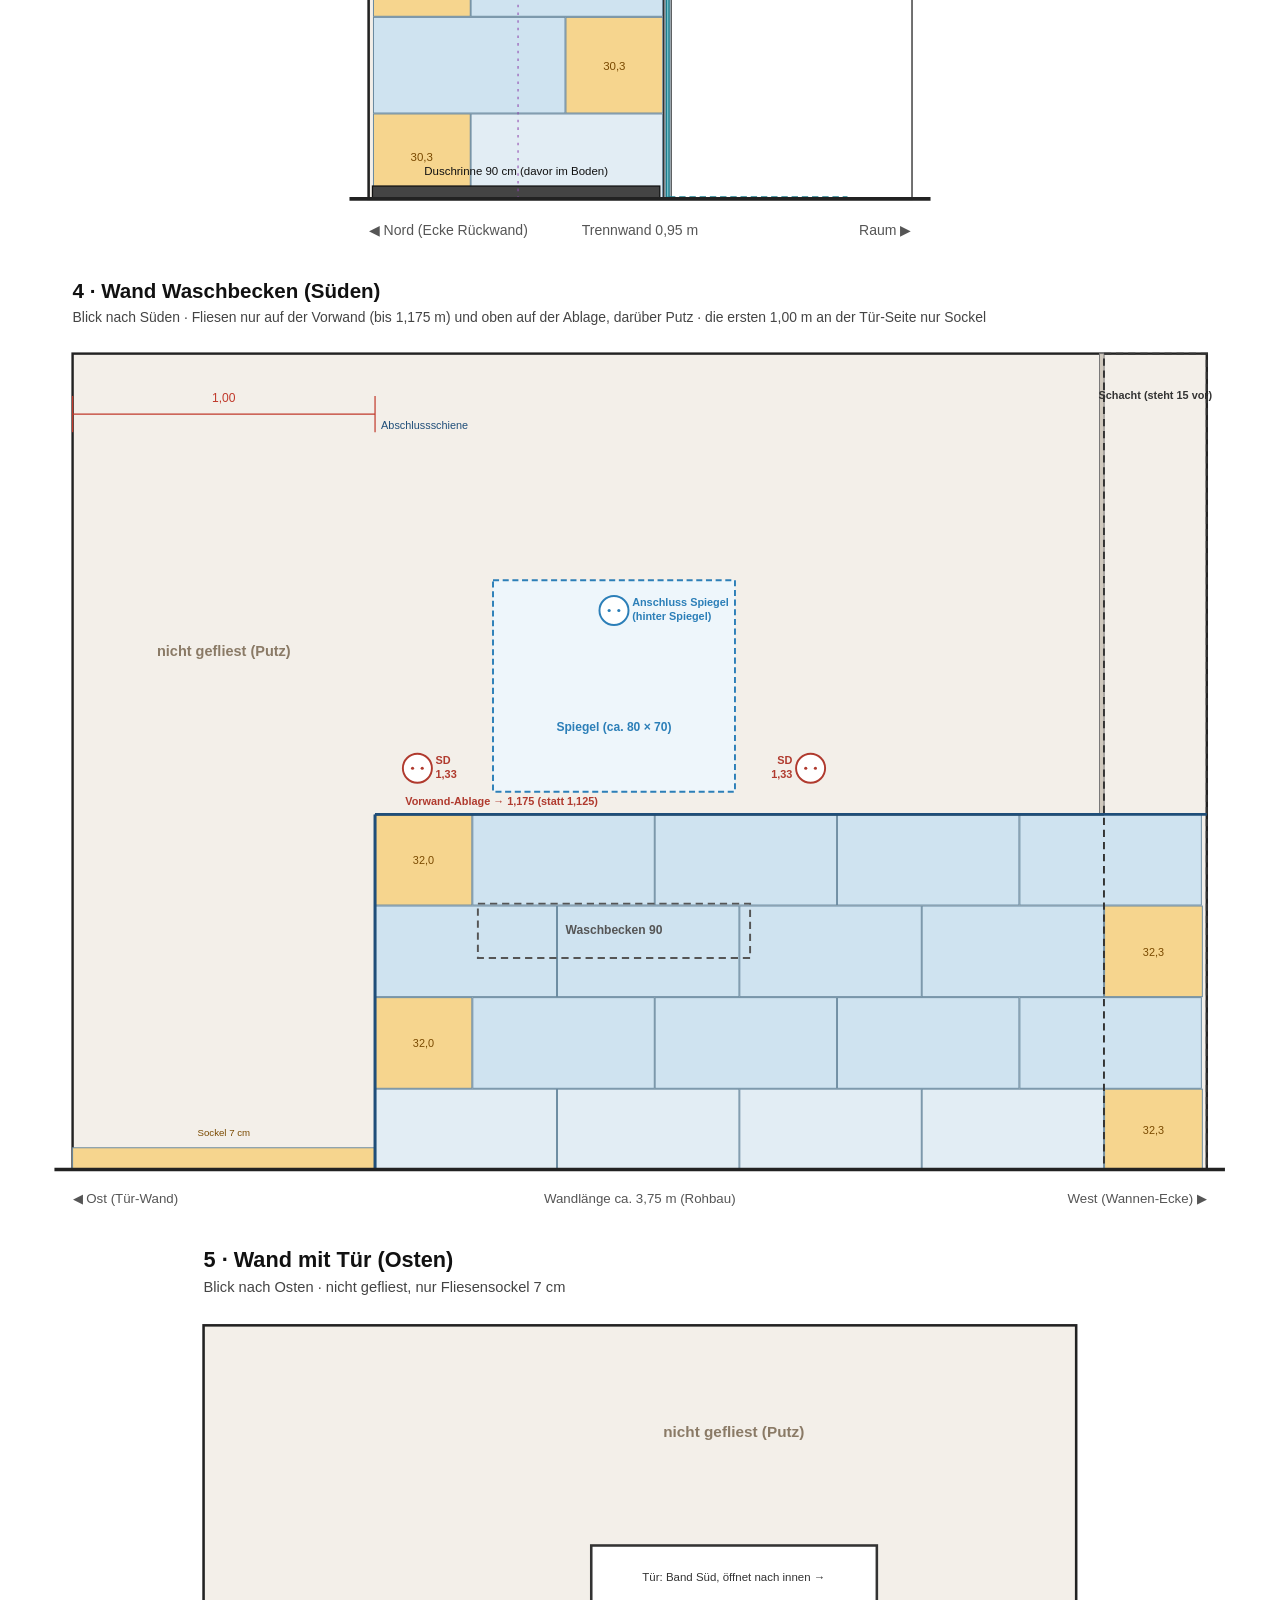
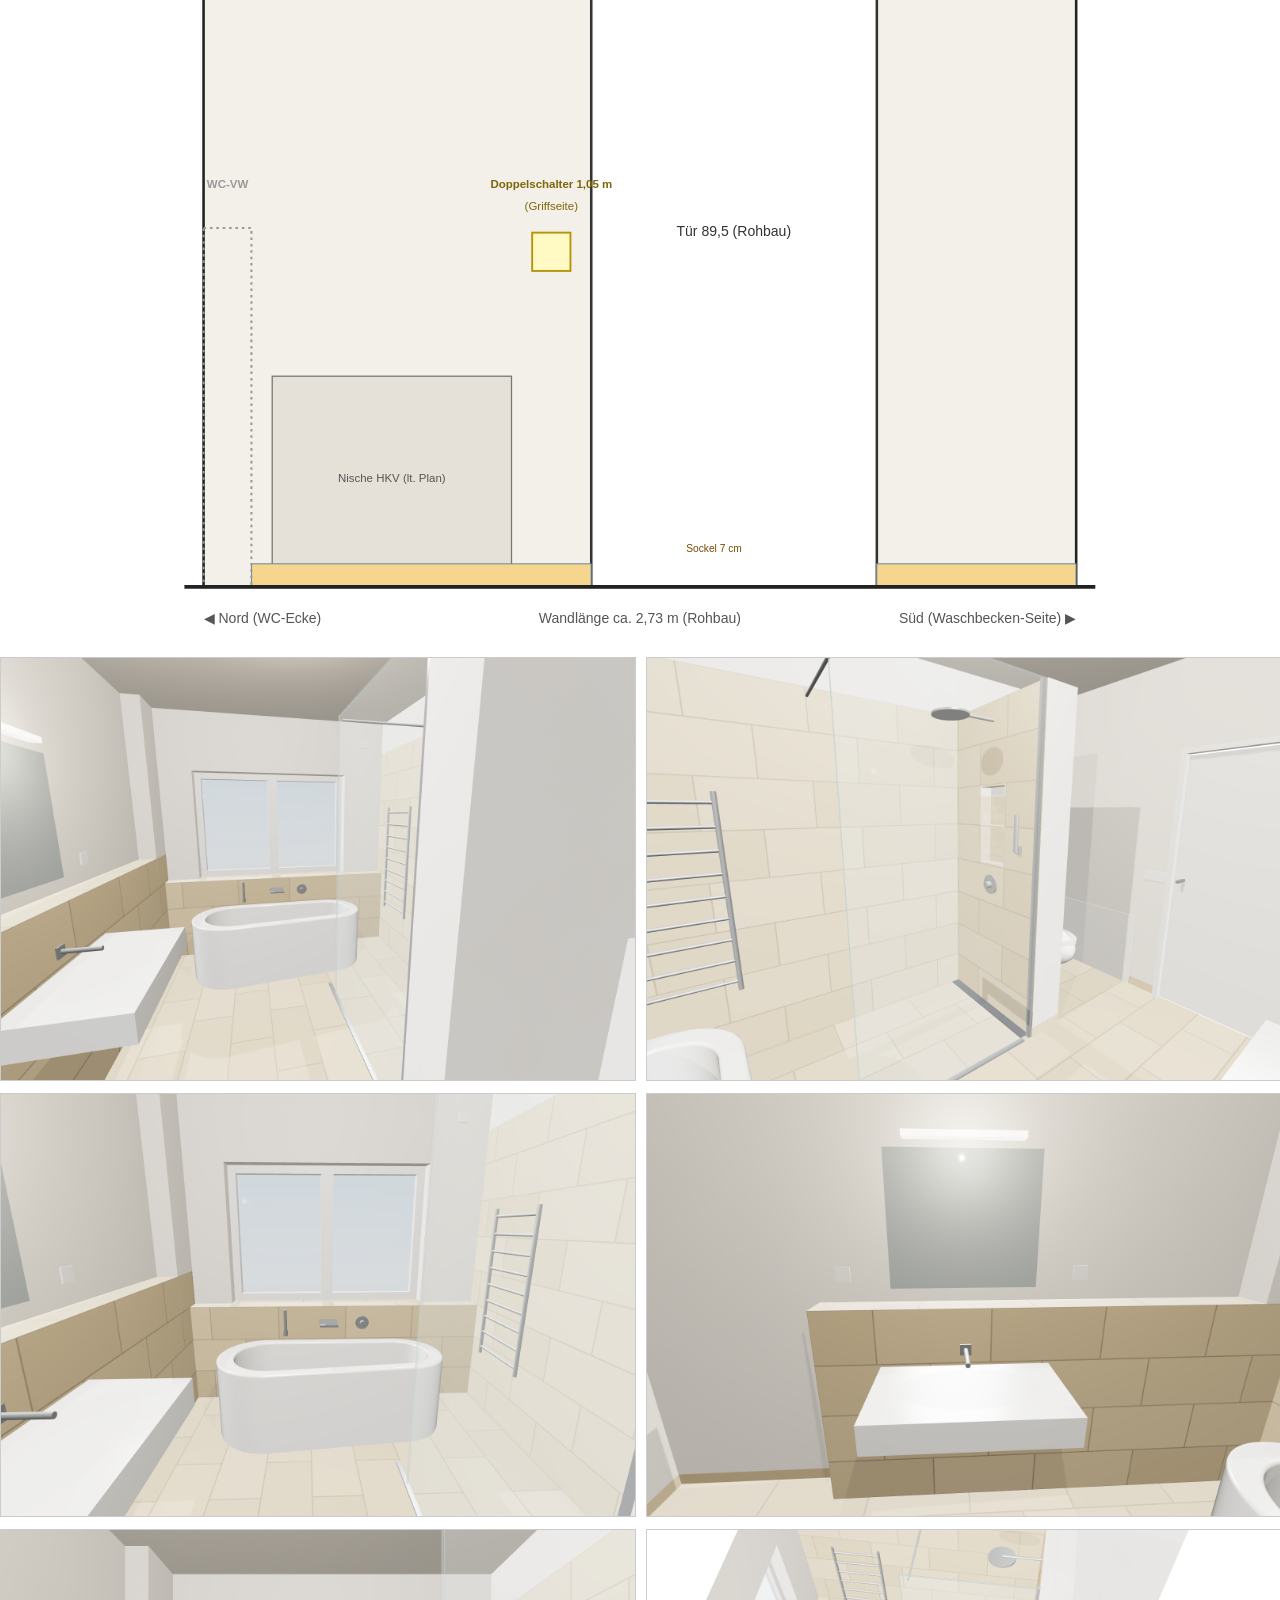
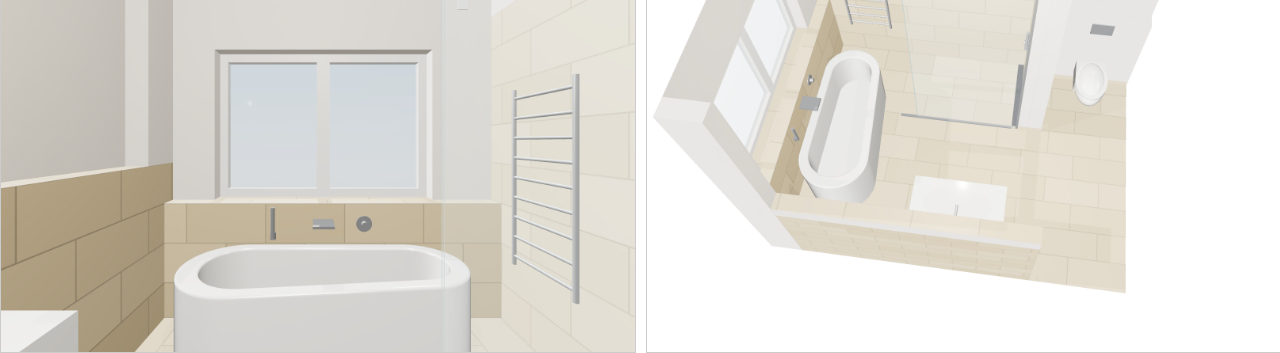
==== commit 7eacbab6: "Bad: Ausfuehrungsplan nur Zeichnungen + Legende, Heizkoerper transparent Co-Authored-By: Claude Opus" ====
--- a/bad-fliesenplan/ausfuehrungsplan/ausfuehrungsplan.html
+++ b/bad-fliesenplan/ausfuehrungsplan/ausfuehrungsplan.html
@@ -1,253 +1,20 @@
-<!DOCTYPE html>
-<html lang="de"><head><meta charset="utf-8">
-<title>Bad DG – Ausführungsplan Fliesen & Sanitär</title>
-<style>
-@page { size: A4; margin: 13mm 13mm 14mm 13mm; }
-* { box-sizing: border-box; }
-body { font-family: Helvetica, Arial, sans-serif; font-size: 9.6pt; color: #1d1d1d; line-height: 1.38; margin: 0; }
-h1 { font-size: 19pt; margin: 0 0 2mm; }
-h2 { font-size: 12.5pt; margin: 5.5mm 0 2mm; padding-bottom: 1mm; border-bottom: 1.6px solid #1f4e79; color: #1f4e79; }
-h3 { font-size: 10.5pt; margin: 4mm 0 1.5mm; }
-p { margin: 1mm 0 2mm; }
-.sub { color: #555; font-size: 9.5pt; margin-bottom: 4mm; }
-table { width: 100%; border-collapse: collapse; margin: 1mm 0 3mm; page-break-inside: auto; }
-tr { page-break-inside: avoid; }
-th, td { border: 0.6px solid #b8b8b8; padding: 1.3mm 1.8mm; vertical-align: top; text-align: left; }
-th { background: #eef3f8; font-weight: bold; }
-td.n { white-space: nowrap; }
-.box { border: 1.2px solid #c0392b; background: #fdf1ef; padding: 2.5mm 3mm; margin: 2mm 0 3mm; }
-.box b { color: #a93226; }
-.info { border: 1px solid #1f4e79; background: #f2f6fa; padding: 2.5mm 3mm; margin: 2mm 0 3mm; }
-.who { display: inline-block; font-size: 8pt; font-weight: bold; color: #fff; background: #1f4e79; border-radius: 2px; padding: 0.2mm 1.4mm; margin-right: 1mm; }
-.who.s { background: #d35400; } .who.e { background: #7d6608; } .who.f { background: #1f4e79; } .who.a { background: #555; }
-ul { margin: 1mm 0 2mm 5mm; padding: 0; } li { margin: 0.6mm 0; }
-.page { page-break before: always; }
-.drawing { page-break-before: always; text-align: center; }
-.drawing img { width: 100%; max-height: 262mm; object-fit: contain; }
-.drawing .cap { text-align: left; font-size: 9pt; color: #444; margin-top: 2mm; }
-.grid { display: grid; grid-template-columns: 1fr 1fr; gap: 3mm; }
-.grid img { width: 100%; border: 0.5px solid #ccc; }
-.small { font-size: 8.5pt; color: #555; }
-.sig td { height: 12mm; }
-</style></head><body>
-
-<h1>Bad DG – Ausführungsplan Fliesen &amp; Sanitär</h1>
-<div class="sub">Stand: 31.10.2026 · Grundlage: Werkplan „03A Dachgeschoss“ (26.06.09) · Raum Bad ca. 3,75 × 2,735 m (Rohbau)</div>
-
-<div class="info">
-<b>Maßbezug – bitte unbedingt beachten</b>
-<ul>
-<li><b>Waagerechte Maße</b> sind ab der <b>Rohbau-Wandfläche</b> gemessen. Die Wände heißen in diesem Plan:
-  <ul>
-  <li><b>Fensterwand</b> = West</li>
-  <li><b>Duschwand/Rückwand</b> = Nord</li>
-  <li><b>Tür-Wand</b> = Ost</li>
-  <li><b>Waschbeckenwand</b> = Süd</li>
-  </ul></li>
-<li><b>Alle Höhen sind ab fertigem Fußboden (FFB)</b> angegeben. Der Fußbodenaufbau ist 14 cm, also gilt RFB = FFB − 14 cm.</li>
-<li>Alle Maße stammen aus dem Werkplan. <b>Vor Ausführung bitte vor Ort nachmessen.</b> Wenn etwas abweicht, gilt das Fugenraster aus diesem Plan, und die Zuschnitte werden angepasst.</li>
-</ul>
-</div>
-
-<div class="box">
-<b>Abweichungen vom Werkplan „03A“:</b>
-<ul>
-<li><b>Trennwand/Vorwand Dusche:</b> Höhe <b>2,35 m ab FFB</b>. Im Werkplan steht 2,35 ab RFB, das wären nur 2,21 ab FFB.</li>
-<li><b>Vorwand Waschtisch:</b> fertige Oberkante der Ablage <b>1,175 m ab FFB</b>, also ca. 1,315 ab RFB. Im Werkplan steht 1,26⁵ ab RFB, das wären 1,125 ab FFB.</li>
-<li><b>Duschentwässerung:</b> <b>Wandrinne 90 cm vor der Trennwand</b>. Der Ablauf liegt an der Bodenöffnung BD 12/15.</li>
-<li><b>Badewanne:</b> freistehend <b>auf den Fliesen</b>. Im Werkplan steht „auf Rohbeton“.</li>
-<li><b>Tür:</b> Anschlag <b>Süd (Waschbecken-Seite)</b>, öffnet nach innen. Die Griffseite und der Lichtschalter sind auf der WC-Seite.</li>
-</ul>
-</div>
-
-<h2>1 · Übersicht der Festlegungen</h2>
-<table>
-<tr><th style="width:25%">Thema</th><th>Festlegung</th></tr>
-<tr><td>Fliesen</td><td>60 × 30 cm, Sandton, matt. Auf den Wänden <b>quer</b> verlegt (lange Seite waagerecht), im <b>Halbverband (30 cm versetzt)</b>. Fugen <b>3 mm</b>, warmes Beige.</td></tr>
-<tr><td>Fliesenhöhen</td><td>
-<ul>
-<li><b>Duschwand (Nord):</b> bis <b>2,35 m</b>, auf ganzer Länge vom Fenster bis zur Trennwand (2,49 m).</li>
-<li><b>Trennwand, Duschseite:</b> bis <b>2,35 m</b>. Das ist zugleich die Oberkante von Trennwand und Glas.</li>
-<li><b>Fensterwand:</b> nur die Vorwand bis <b>0,875 m</b>, dazu die Ablage oben und die Fensterbank. Laibungen und alles darüber: Putz.</li>
-<li><b>Waschbeckenwand:</b> nur die Vorwand bis <b>1,175 m</b>, die Ablage oben und die Schachtverkleidung bis 1,175. Darüber Putz. Der gefliese Bereich endet bei 2,75 m ab Fensterwand.</li>
-<li><b>WC-Nische, Tür-Wand, restliche 1,00 m der Waschbeckenwand, WC-Seite und Stirnseite der Trennwand:</b> Putz mit <b>Fliesensockel 7 cm</b>.</li>
-</ul></td></tr>
-<tr><td>Boden</td><td>60 × 30 cm, lange Seite <b>Ost–West</b>, 30 cm versetzt. Erste <b>ganze Reihe an der Duschwand</b>. Duschbereich <b>R10/B</b>.</td></tr>
-<tr><td>Dusche</td><td>
-<ul>
-<li>Walk-in, 1,40 × 0,90 m.</li>
-<li>Wandrinne 90 cm an der Trennwand, Gefälle über 1,40 m zur Rinne.</li>
-<li>Glas 120 × 235 cm, 10 mm ESG, mit Wandprofil zum Einfliesen und Stabilisierungsstange.</li>
-<li>Glas steht auf einem Gefällekeil (140 cm).</li>
-</ul></td></tr>
-<tr><td>Nische</td><td>30 × 60 cm, hoch, mit Zwischenboden, 10 cm tief. Mittig in der Trennwand, Unterkante 1,178 m.</td></tr>
-<tr><td>Badewanne</td><td>
-<ul>
-<li>Freistehend, auf den Fliesen.</li>
-<li>Linke Längsseite parallel zur Fensterwand, <b>10 cm</b> vor der fertigen Vorwand.</li>
-<li>Armaturen an der Vorwand-Front: TRES-Schwallbrause, Thermostat, Handbrause.</li>
-</ul></td></tr>
-<tr><td>Farben/Material</td><td>Fliesen: Sandton. Putz: wolkiges Offwhite. Keramik: weiß. Armaturen: silber/chrom.</td></tr>
-</table>
-
-<h2>2 · Fliesenleger</h2>
-<h3>2.1 Raster und Aufteilung (siehe Zeichnungen „Boden“ und „Wand 1–5“)</h3>
-<table>
-<tr><th style="width:25%">Bereich</th><th>Vorgabe</th></tr>
-<tr><td>Höhenraster Wand</td><td>Reihen von unten: <b>26,6 cm / 6 × 30 cm / 26,3 cm</b> (bis 2,35 m). Fugen liegen dann bei 0,266 / 0,569 / <b>0,872</b> / <b>1,175</b> / 1,478 / 1,781 / 2,084 m.<br>
-Dadurch gilt:
-<ul>
-<li>Die Fensterbank (0,875) und die Waschtisch-Ablage (1,175) liegen genau auf einer Fuge.</li>
-<li>Die Nische (1,178–1,781) sitzt genau zwischen zwei Fugen.</li>
-</ul></td></tr>
-<tr><td>Trennwand Duschseite</td><td>In jeder Reihe eine ganze Fliese und ein Stück von ca. 30 cm, abwechselnd: Reihe A mit ganzer Fliese am Glasprofil, Reihe B mit ganzer Fliese in der Ecke. Die Nischenkanten liegen auf Fugen.</td></tr>
-<tr><td>Waschbeckenwand</td><td>Am freien Ende (2,75 m) wechseln sich eine ganze Fliese und ein 32-cm-Stück ab. Der Versatz ist hier 28/32 cm statt 30/30, dadurch bleibt in der Ecke kein 2-cm-Streifen.</td></tr>
-<tr><td>Boden</td><td>
-<ul>
-<li>Waagerechter Startpunkt ist die fertige Fläche der Fensterwand-Vorwand: Von dort bis zur Tür-Wand passen genau 6 ganze Fliesen.</li>
-<li>Die Reihen beginnen an der Duschwand mit einer ganzen Reihe.</li>
-<li>Der Streifen von 13,7 cm liegt unter der Waschtisch-Vorwand.</li>
-<li>In der WC-Ecke gibt es ein 9-cm-Stück.</li>
-</ul></td></tr>
-<tr><td>Sockel</td><td>7 cm hoch, aus den Fliesen geschnitten (4 Streifen pro Fliese). Länge ca. 6 m, also ca. 3 Fliesen.</td></tr>
-<tr><td>Abschlüsse</td><td>Abschlussschienen an folgenden Stellen:
-<ul>
-<li>Fliesenkante 2,35 m (Duschwand, Trennwand)</li>
-<li>Freies Ende der Waschbeckenwand bei 2,75 m</li>
-<li>Kanten der Ablagen</li>
-<li>Außenkante der Fensterbank</li>
-</ul>
-Die Oberseite und die Stirnseite der Trennwand werden verputzt und bekommen einen Kantenschutz.</td></tr>
-</table>
-
-<h3>2.2 Dusche, Glas und Abdichtung</h3>
-<table>
-<tr><td style="width:25%">Gefälle</td><td>
-<ul>
-<li>Der Duschboden fällt mit ca. 2 % <b>über 1,40 m</b> von der offenen Seite zur Rinne an der Trennwand.</li>
-<li>Die offene Seite liegt auf der Höhe des übrigen Bodens.</li>
-<li>Die erste Fliesenreihe in der Dusche liegt parallel zum Gefälle.</li>
-</ul></td></tr>
-<tr><td>Gefällekeil</td><td>
-<ul>
-<li>Entlang der Glaslinie, <b>Länge 140 cm</b>. Empfehlung: Blanke AQUA-KEIL GLAS, 1,48 m, auf 1,40 m gekürzt, Edelstahl, mit Auflage für 10-mm-Glas.</li>
-<li><b>Ausführung links/rechts und die Höhe bestimmt der Fliesenleger.</b></li>
-<li>Der Keil muss vor dem Fliesen da sein.</li>
-</ul></td></tr>
-<tr><td>Wandprofil Glas</td><td>Profil zum Einfliesen, wird mit dem Fliesenbelag gesetzt. Kristhal-Set 1910UE oder gleichwertig für 10 mm Glas.<br>
-<ul>
-<li><b>Benötigte Länge: 2,35 m.</b> Im Set ist das Profil nur 200 cm lang. Ein 250-cm-Profil zum Kürzen muss vor dem Fliesen beschafft sein.</li>
-<li>Kleber und Fliese zusammen ca. 12,5 mm dick, damit das Profil bündig ist.</li>
-</ul></td></tr>
-<tr><td>Glas</td><td>Glas 120 × 235 cm, 10 mm ESG. Der Glaser misst erst <b>nach dem Fliesen</b> auf. Stabilisierungsstange oben am freien Glasende, im 90°-Winkel zur Rückwand (ca. 94 cm).</td></tr>
-<tr><td>Abdichtung (DIN 18534)</td><td>
-<ul>
-<li><b>Ganzer Badboden</b> abgedichtet.</li>
-<li>Duschwände bis 2,35 m abgedichtet.</li>
-<li>Vorwand an der Fensterwand mit Ablage abgedichtet.</li>
-<li>Dichtband in allen Ecken und an Boden/Wand-Übergängen, auch hinter dem Sockel.</li>
-<li>Manschetten an allen Rohrdurchführungen, an der Rinne und an Bohrungen für das Profil.</li>
-<li>Der Wasseraustritt der Kopfbrause liegt bei max. 2,15 m, also mindestens 20 cm unter der Oberkante der Abdichtung.</li>
-</ul></td></tr>
-<tr><td>Fugen</td><td>Silikon statt Fugenmörtel in allen Ecken, an der Rinne, am Glas, am Gefällekeil und an der Wanne (Boden).</td></tr>
-</table>
-
-<h2>3 · Sanitär und Elektro – Positionen</h2>
-<p class="small">Waagerecht ist ab der Rohbau-Wand gemessen, die in der Spalte genannt ist. Höhen sind ab FFB. Wo „Fliesenmitte“ steht, sitzt der Anschluss mittig in einer Fliese oder Fliesenreihe.</p>
-<table>
-<tr><th style="width:23%">Bauteil</th><th style="width:21%">Wand</th><th style="width:22%">Waagerecht</th><th style="width:13%">Höhe ab FFB</th><th>Hinweis</th></tr>
-<tr><td colspan="5"><b>Dusche (Trennwand, Duschseite)</b> – Achse mittig = <b>46,8 cm ab Rohbau-Duschwand (Nord)</b></td></tr>
-<tr><td><span class="who s">S</span>Thermostat UP</td><td>Trennwand</td><td class="n">46,8 cm ab Nord</td><td class="n">1,03 m</td><td>mittig, unter der Nische</td></tr>
-<tr><td><span class="who s">S</span>Kopfbrause, Anschluss</td><td>Trennwand</td><td class="n">46,8 cm ab Nord</td><td class="n">2,22 m</td><td>Kopf rund; <b>Austritt max. 2,15 m</b>. Die Leitung läuft <b>links (Schachtseite)</b> um die Nische.</td></tr>
-<tr><td><span class="who s">S</span>Handbrause: Halter mit Schlauchanschluss</td><td>Trennwand</td><td class="n">77 cm ab Nord</td><td class="n">1,33 m</td><td>Duravit Stabhandbrause rund MinusFlow; rechts neben der Nische, mittig im 30-cm-Fliesenstück</td></tr>
-<tr><td><span class="who f">F</span><span class="who s">S</span>Nische 30 × 60</td><td>Trennwand</td><td class="n">32,1–61,5 cm ab Nord</td><td class="n">1,178–1,781</td><td>10 cm tief, Zwischenboden 1,478. <b>Keine Leitungen</b> hinter der Nische.</td></tr>
-<tr><td><span class="who s">S</span>Wandrinne 90 cm</td><td>vor Trennwand</td><td class="n">1,2–91,2 cm ab Nord</td><td>Boden</td><td>Ablauf an der Bodenöffnung BD 12/15. Flacher Ablauf, weil der Aufbau nur 14 cm hoch ist.</td></tr>
-<tr><td colspan="5"><b>Badewanne (freistehend)</b> – Armaturen an der <b>Vorwand-Front der Fensterwand</b>, alle unter der Fensterbank 0,875</td></tr>
-<tr><td><span class="who s">S</span>Wannenthermostat UP</td><td>Fensterwand-Vorwand</td><td class="n">1,05 m ab Nord</td><td class="n">0,72 m</td><td>mit Umsteller Schwall/Handbrause</td></tr>
-<tr><td><span class="who s">S</span>TRES Schwallbrause 29990304OPM</td><td>Fensterwand-Vorwand</td><td class="n">Mitte 1,36 m ab Nord</td><td class="n">ca. 0,745 m</td><td>154 × 200 mm, ragt ca. 20 cm heraus. Ausladung und UP-Körper bei TRES bestätigen lassen.</td></tr>
-<tr><td><span class="who s">S</span>Handbrause Wanne: Halter mit Schlauch</td><td>Fensterwand-Vorwand</td><td class="n">1,74 m ab Nord</td><td class="n">0,60–0,66 m</td><td>dieselbe Duravit-Stabhandbrause. <b>Kopf max. 0,85 m</b>, damit der Fensterflügel frei aufgeht.</td></tr>
-<tr><td><span class="who s">S</span>Wanne: Bodenablauf und Lage</td><td>Boden</td><td colspan="2">linke Längsseite parallel zur Fensterwand, 10 cm vor der fertigen Vorwand; Kopf ca. 0,50 m, Fuß ca. 2,22 m ab Nord</td><td><b>Ablauf vor dem Estrich</b> genau unter dem Wannenablauf setzen. Position nach Wannenmodell!</td></tr>
-<tr><td colspan="5"><b>Waschtisch und WC</b></td></tr>
-<tr><td><span class="who s">S</span>Waschtisch 90 cm, wandhängend</td><td>Waschbeckenwand</td><td class="n">Mitte 1,96 m ab West</td><td class="n">OK ca. 0,86 m</td><td>vor der Vorwand. Ablage fertig auf 1,175. Wandarmatur silber.</td></tr>
-<tr><td><span class="who s">S</span>WC wandhängend</td><td>Nordwand, WC-Nische</td><td class="n">Mitte der Nische (3,25 m ab West)</td><td>Standard</td><td>Vorwand lt. Werkplan 1,125 ab FFB; Drückerplatte mittig</td></tr>
-<tr><td colspan="5"><b>Heizung und Elektro</b></td></tr>
-<tr><td><span class="who s">S</span><span class="who e">E</span>Handtuchheizkörper (optional)</td><td>Duschwand (Nord)</td><td class="n">Achse 0,582 m ab West</td><td class="n">0,50–1,70 m</td><td>50 × 120 cm, mittig zum breiten Wannenende, <b>mind. IPX4</b></td></tr>
-<tr><td><span class="who e">E</span>Steckdose Heizkörper</td><td>Duschwand (Nord)</td><td class="n">0,232 m ab West</td><td class="n">2,45 m</td><td>über dem Schutzbereich (2,25). Alternativ eine Geräteanschlussdose.</td></tr>
-<tr><td><span class="who e">E</span>Steckdosen Waschtisch (2×)</td><td>Waschbeckenwand</td><td class="n">1,31 m und 2,61 m ab West</td><td class="n">1,33 m</td><td>links und rechts vom Waschtisch, im Putz über der Ablage</td></tr>
-<tr><td><span class="who e">E</span>Anschluss Spiegel / Spiegellicht</td><td>Waschbeckenwand</td><td class="n">1,96 m ab West</td><td class="n">ca. 1,85 m</td><td>hinter dem Spiegel (ca. 80 × 70, UK ca. 1,25)</td></tr>
-<tr><td><span class="who e">E</span>Deckenlicht</td><td>Decke</td><td colspan="2">Raummitte (1,875 m ab West / 1,37 m ab Nord)</td><td>Feuchtraum, mind. IP44</td></tr>
-<tr><td><span class="who e">E</span>Doppelschalter</td><td>Tür-Wand (Ost)</td><td class="n">1,09 m ab Nord</td><td class="n">1,05 m</td><td>Griffseite der Tür (WC-Seite). Schaltet Deckenlicht und Spiegellicht.</td></tr>
-</table>
-<p class="small">Die Schutzbereiche nach DIN VDE 0100-701 prüft und bestätigt der Elektriker.</p>
-
-<h2>4 · Reihenfolge und Zuständigkeit</h2>
-<table>
-<tr><th style="width:5%">#</th><th style="width:27%">Schritt</th><th style="width:16%">Wer</th><th>Was dabei wichtig ist</th></tr>
-<tr><td>1</td><td>Abstimmung mit diesem Plan</td><td>Bauherr, Sanitär, Elektro, Fliesen</td><td>Alle Positionen gemeinsam freigeben. Die offenen Punkte (Abschnitt 5) klären.</td></tr>
-<tr><td>2</td><td>Rohinstallation Sanitär</td><td>Sanitär</td><td>Rinne und Ablauf an der Trennwand, Wannenablauf im Boden, UP-Körper (Dusche, Wanne), Anschlüsse Kopfbrause und Handbrausen, Waschtisch, WC. Nische freihalten.</td></tr>
-<tr><td>3</td><td>Rohinstallation Elektro</td><td>Elektro</td><td>Dosen und Leitungen laut Tabelle</td></tr>
-<tr><td>4</td><td>Vorwände und Trennwand</td><td>Trockenbau/Sanitär</td><td>
-<ul>
-<li>Trennwand 2,35 ab FFB</li>
-<li>Waschtisch-Ablage 1,175 fertig</li>
-<li>Fensterwand-Vorwand 0,875 fertig</li>
-<li>Rahmen für die Nische</li>
-<li>Verstärkungen für Heizkörper, Spiegel, Waschtisch und Stabistange</li>
-</ul></td></tr>
-<tr><td>5</td><td>Estrich mit Fußbodenheizung</td><td>Estrichleger</td><td>Gefälle nur im Duschbereich, Höhe der Rinne. <b>Aufheizprotokoll und CM-Messung</b> vor dem Fliesen.</td></tr>
-<tr><td>6</td><td>Abdichtung</td><td>Fliesenleger</td><td>Siehe 2.2</td></tr>
-<tr><td>7</td><td>Fliesen</td><td>Fliesenleger</td><td>Wandprofil (2,35 m) und Gefällekeil (1,40 m) müssen vorher da sein.</td></tr>
-<tr><td>8</td><td>Glas aufmessen und bestellen</td><td>Glaser</td><td>Nach dem Fliesen. Lieferzeit ca. 2–3 Wochen.</td></tr>
-<tr><td>9</td><td>Endmontage</td><td>Sanitär, Elektro, Glaser</td><td>Armaturen, Keramik, Heizkörper, Spiegel, Glas, Silikonfugen</td></tr>
-</table>
-
-<h2>5 · Offene Punkte vor Beginn</h2>
-<table>
-<tr><th style="width:5%">#</th><th>Punkt</th><th style="width:22%">Wer klärt</th></tr>
-<tr><td>1</td><td>Wannenmodell festlegen: Ablaufposition und Bodenablauf-Garnitur</td><td>Bauherr / Sanitär</td></tr>
-<tr><td>2</td><td>TRES 29990304OPM: Ausladung (≥ 18 cm?) und passender UP-Körper bzw. Thermostat mit Umsteller</td><td>Sanitär / TRES-Service</td></tr>
-<tr><td>3</td><td>Wandprofil zum Einfliesen in 2,35 m (Profil 250 cm zum Kürzen) für 10 mm Glas</td><td>Fliesenleger / Glaser</td></tr>
-<tr><td>4</td><td>Gefällekeil: Höhe und Ausführung links/rechts</td><td>Fliesenleger</td></tr>
-<tr><td>5</td><td>Bodenablauf an der Trennwand: Lage zur Bodenöffnung BD 12/15 und Höhe (flacher Ablauf)</td><td>Sanitär</td></tr>
-<tr><td>6</td><td>Handtuchheizkörper: elektrisch, IPX4 – ja oder nein</td><td>Bauherr / Elektro</td></tr>
-<tr><td>7</td><td>Putz in den Spritzzonen (Waschtisch, über der Wanne): wasserabweisend, z. B. Tadelakt oder Kalkputz mit Hydrophobierung</td><td>Bauherr / Maler</td></tr>
-<tr><td>8</td><td>Fliese im Duschbereich in R10/B verfügbar?</td><td>Fliesenleger</td></tr>
-</table>
-
-<h3>Material (Richtwerte)</h3>
-<ul>
-<li>Fliesen 60 × 30: Wand ca. 14–15 m², Boden ca. 9 m². Mit 10–15 % Verschnitt also <b>ca. 26–27 m²</b>. Alles aus einer Charge, dazu 3–5 Reservefliesen.</li>
-<li>Gefällekeil 1,48 m (gekürzt auf 1,40 m)</li>
-<li>Wandprofil zum Einfliesen 2,35 m</li>
-<li>Wandrinne 90 cm</li>
-<li>Abschlussschienen</li>
-<li>Dichtband, Manschetten, Silikon</li>
-</ul>
-
-<div class="drawing"><img src="zeichnungen/00-grundriss.svg"><div class="cap"><b>Grundriss.</b> Blau = gefliest, orange = Fliesensockel. Zu sehen sind Lage von Wanne, Dusche, Glas, Rinne, Gefällekeil, Armaturen, Steckdosen, Licht und Schalter.</div></div>
-<div class="drawing"><img src="zeichnungen/01-boden.svg"><img src="zeichnungen/99-legende.svg" style="max-height:30mm"><div class="cap"><b>Bodenfliesen</b> mit allen Zuschnitten (Zahlen in cm).</div></div>
-<div class="drawing"><img src="zeichnungen/02-wand1-fenster.svg"><div class="cap"><b>Wand 1 – Fensterwand (West).</b> Fliesen nur auf der Vorwand und der Ablage. Hier sitzen die Wannenarmaturen.</div></div>
-<div class="drawing"><img src="zeichnungen/03-wand2-dusche.svg"><div class="cap"><b>Wand 2 – Duschwand/Rückwand (Nord)</b> mit Handtuchheizkörper und Steckdose</div></div>
-<div class="drawing"><img src="zeichnungen/04-wand3-trennwand.svg"><div class="cap"><b>Wand 3 – Trennwand, Duschseite</b>, mit Nische, Thermostat, Kopfbrause, Handbrause, Rinne und Glasprofil</div></div>
-<div class="drawing"><img src="zeichnungen/05-wand4-waschbecken.svg"><div class="cap"><b>Wand 4 – Waschbeckenwand (Süd).</b> Fliesen nur auf der Vorwand und der Ablage. Dazu Spiegel und Steckdosen.</div></div>
-<div class="drawing"><img src="zeichnungen/06-wand5-tuer.svg"><div class="cap"><b>Wand 5 – Tür-Wand (Ost)</b> mit Sockel und Doppelschalter</div></div>
-
-<div class="drawing" style="text-align:left">
-<h2>Visualisierung (unverbindlich, zur Orientierung)</h2>
-<div class="grid">
-<img src="../visualisierung/varianten/variante1-eingang.png">
-<img src="../visualisierung/varianten/variante1-dusche.png">
-<img src="../visualisierung/varianten/variante1-wanne.png">
-<img src="../visualisierung/varianten/variante1-waschbecken.png">
-</div>
-<p class="small">Die Renders sind aus den Planmaßen erzeugt. Die Decke ist vereinfacht flach dargestellt, ohne Dachschräge. Verbindlich sind die Maße und Zeichnungen in diesem Plan.</p>
-<h3>Freigabe</h3>
-<table class="sig">
-<tr><th style="width:25%">Gewerk</th><th>Name</th><th style="width:22%">Datum</th><th style="width:28%">Unterschrift</th></tr>
-<tr><td>Bauherr</td><td></td><td></td><td></td></tr>
-<tr><td>Sanitär</td><td></td><td></td><td></td></tr>
-<tr><td>Fliesenleger</td><td></td><td></td><td></td></tr>
-<tr><td>Elektro</td><td></td><td></td><td></td></tr>
-</table>
-</div>
-</body></html>
+<!DOCTYPE html><html lang="de"><head><meta charset="utf-8"><title>Bad DG – Ausführungsplan</title>
+<style>@page{size:A4;margin:10mm}body{margin:0;font-family:Helvetica,Arial,sans-serif}
+.pg{page-break-after:always;display:flex;flex-direction:column;align-items:center;justify-content:flex-start;gap:4mm}
+.pg:last-child{page-break-after:auto}
+.pg img{width:100%;object-fit:contain}
+.grid{display:grid;grid-template-columns:1fr 1fr;gap:3mm;width:100%}
+.grid img{width:100%;border:0.5px solid #ccc}</style></head><body>
+<div class="pg"><img src="zeichnungen/00-grundriss.svg" style="max-height:225mm"><img src="zeichnungen/98-legende-klein.svg"></div>
+<div class="pg"><img src="zeichnungen/01-boden.svg" style="max-height:270mm"></div>
+<div class="pg"><img src="zeichnungen/02-wand1-fenster.svg" style="max-height:270mm"></div>
+<div class="pg"><img src="zeichnungen/03-wand2-dusche.svg" style="max-height:270mm"></div>
+<div class="pg"><img src="zeichnungen/04-wand3-trennwand.svg" style="max-height:270mm"></div>
+<div class="pg"><img src="zeichnungen/05-wand4-waschbecken.svg" style="max-height:270mm"></div>
+<div class="pg"><img src="zeichnungen/06-wand5-tuer.svg" style="max-height:270mm"></div>
+<div class="pg"><div class="grid">
+<img src="../visualisierung/varianten/variante1-eingang.png"><img src="../visualisierung/varianten/variante1-dusche.png">
+<img src="../visualisierung/varianten/variante1-wanne.png"><img src="../visualisierung/varianten/variante1-waschbecken.png">
+<img src="../visualisierung/varianten/variante1-fensterwand.png"><img src="../visualisierung/varianten/variante1-oben.png">
+</div></div>
+</body></html>
